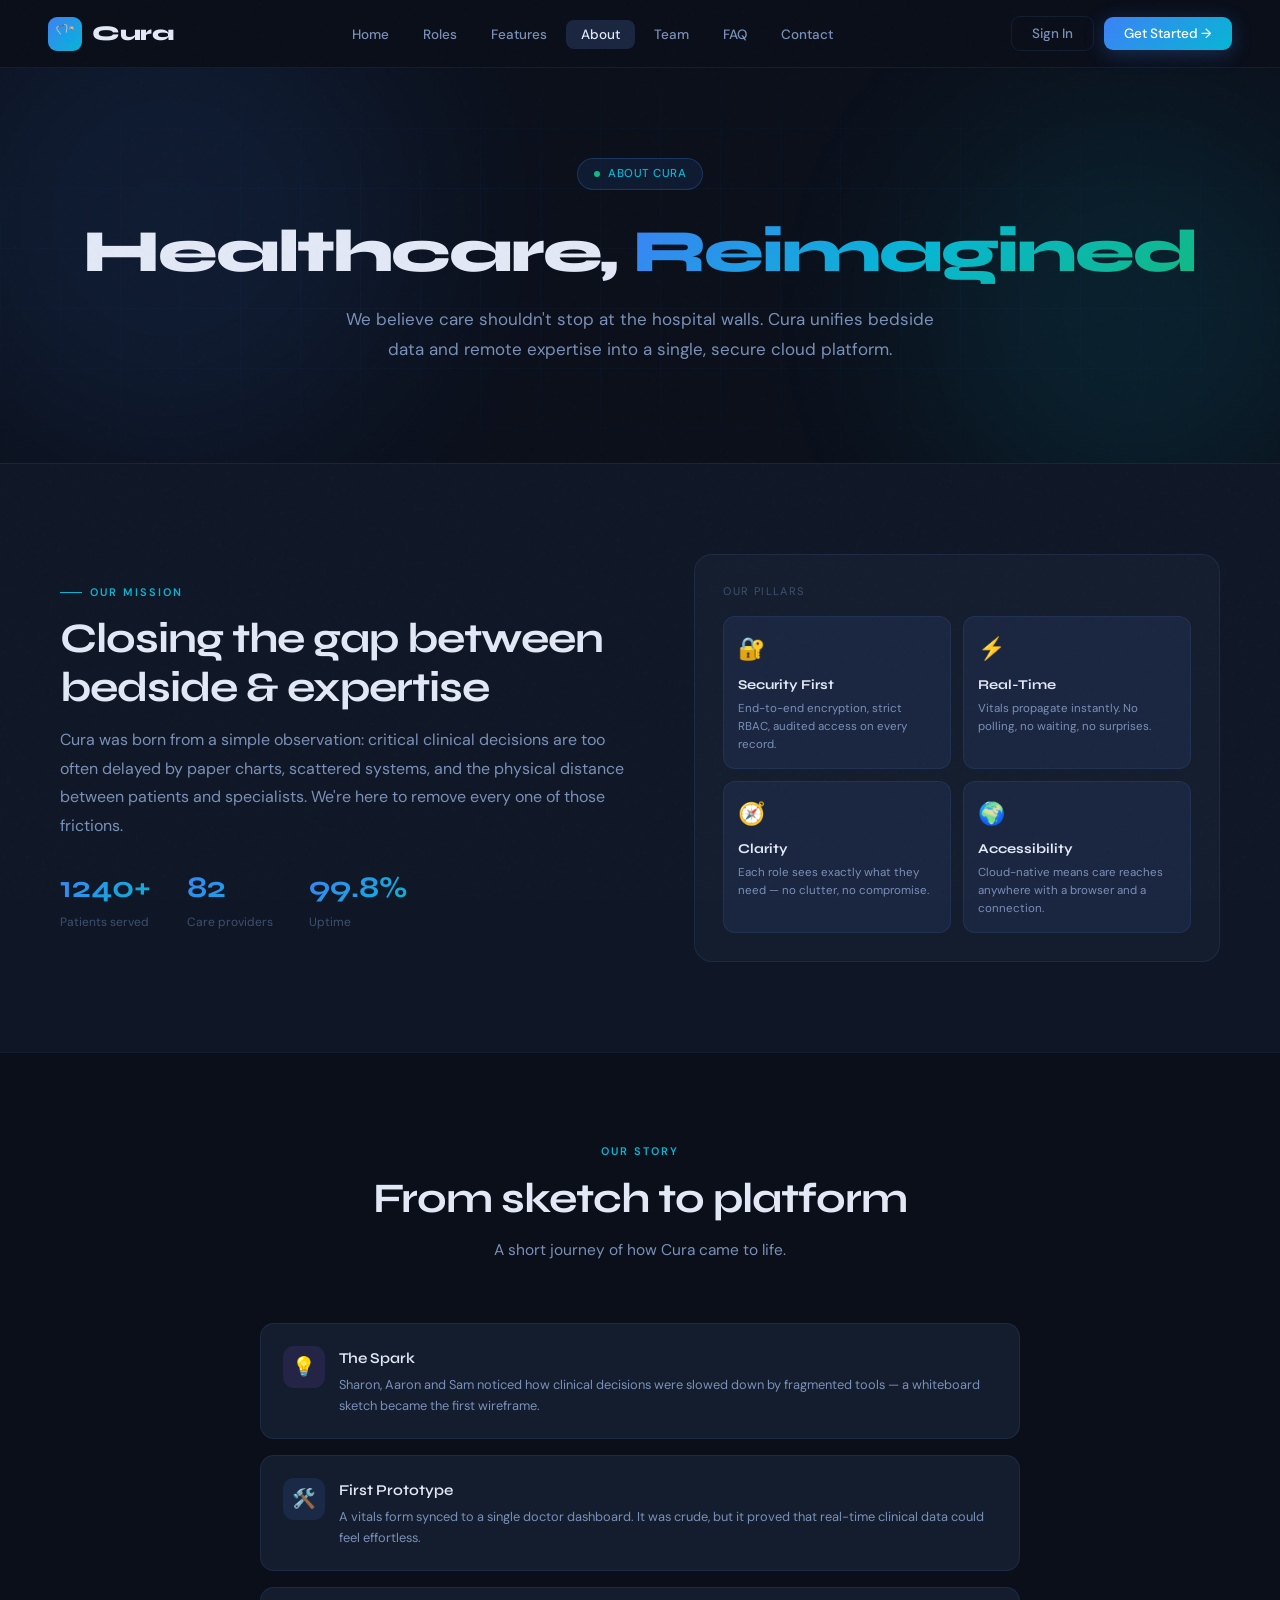
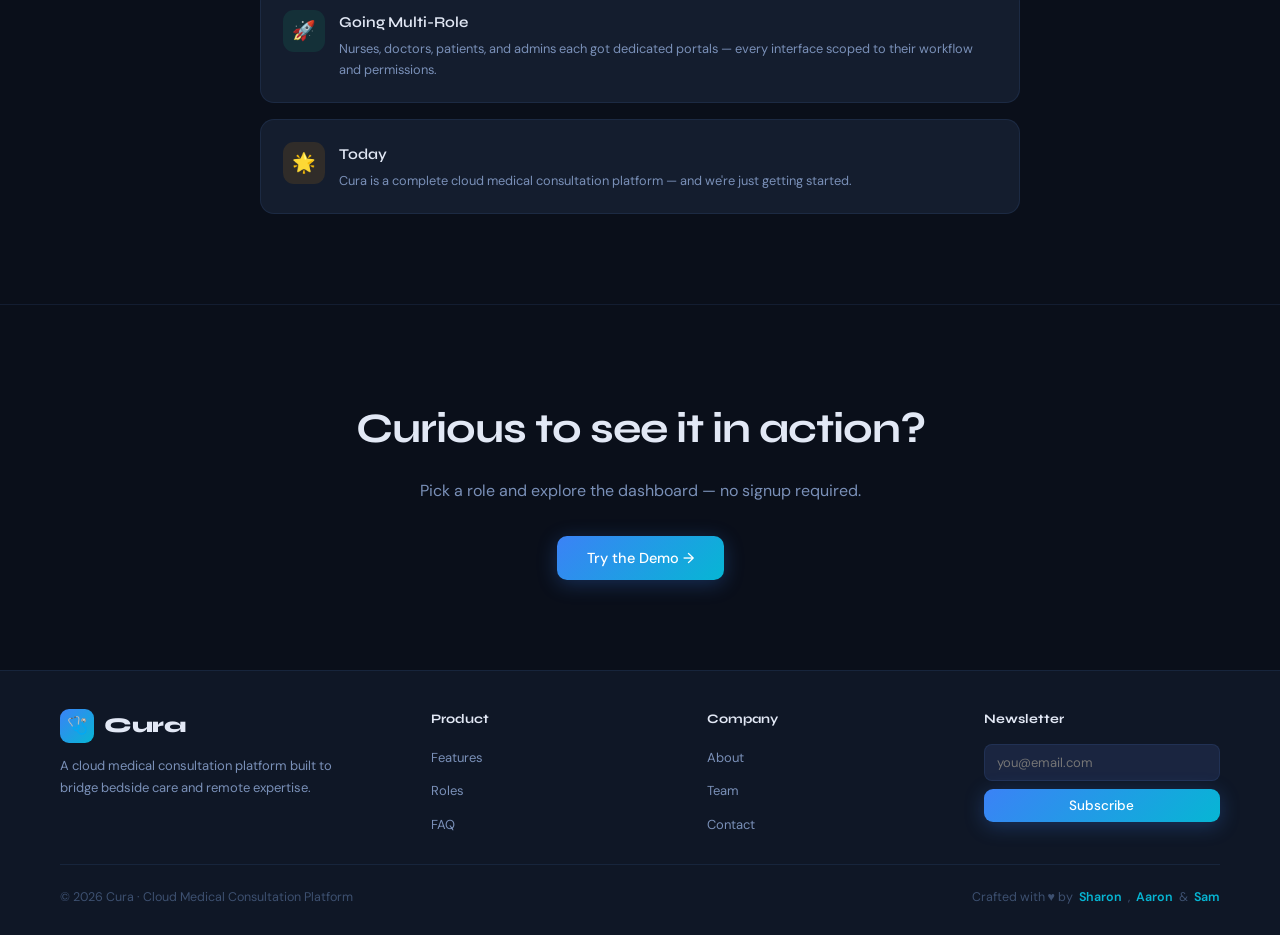
==== public/cura/about.html @ adf1e180 "Changes" ====
<!DOCTYPE html>
<html lang="en">
<head>
<meta charset="UTF-8"/>
<meta name="viewport" content="width=device-width, initial-scale=1.0"/>
<title>About — Cura</title>
<meta name="description" content="Cura's mission, story, and the principles guiding our cloud medical consultation platform."/>
<link href="https://fonts.googleapis.com/css2?family=Syne:wght@400;500;600;700;800&family=DM+Sans:ital,wght@0,300;0,400;0,500;0,600;1,300&family=JetBrains+Mono:wght@400;500&display=swap" rel="stylesheet"/>
<link rel="stylesheet" href="css/styles.css"/>
</head>
<body>

<nav>
  <a class="nav-logo" href="index.html"><div class="logo-mark">🩺</div>Cura</a>
  <ul class="nav-links">
    <li><a href="index.html">Home</a></li>
    <li><a href="index.html#roles-section">Roles</a></li>
    <li><a href="index.html#features-section">Features</a></li>
    <li><a href="about.html">About</a></li>
    <li><a href="team.html">Team</a></li>
    <li><a href="faq.html">FAQ</a></li>
    <li><a href="contact.html">Contact</a></li>
  </ul>
  <div class="nav-cta">
    <button class="btn btn-ghost" onclick="openLogin()">Sign In</button>
    <button class="btn btn-primary" onclick="openLogin()">Get Started →</button>
  </div>
</nav>

<!-- HERO STRIP -->
<section class="hero" style="min-height:auto;padding:90px 40px 60px">
  <div class="hero-grid"></div>
  <div class="hero-orbs"><div class="orb orb1"></div><div class="orb orb2"></div></div>
  <div class="hero-badge"><div class="badge-dot"></div>About Cura</div>
  <h1 style="font-size:clamp(34px,5vw,60px)">Healthcare, <span class="grad">Reimagined</span></h1>
  <p>We believe care shouldn't stop at the hospital walls. Cura unifies bedside data and remote expertise into a single, secure cloud platform.</p>
</section>

<!-- MISSION + PILLARS -->
<section class="section alt">
  <div class="section-inner">
    <div class="about-grid">
      <div>
        <div class="section-tag">Our Mission</div>
        <h2 class="section-title">Closing the gap between bedside &amp; expertise</h2>
        <p class="about-mission">Cura was born from a simple observation: critical clinical decisions are too often delayed by paper charts, scattered systems, and the physical distance between patients and specialists. We're here to remove every one of those frictions.</p>
        <div class="hero-stats" style="justify-content:flex-start;gap:36px;animation:none">
          <div class="stat"><div class="stat-number"><span data-count="1240">1240</span>+</div><div class="stat-label">Patients served</div></div>
          <div class="stat"><div class="stat-number"><span data-count="82">82</span></div><div class="stat-label">Care providers</div></div>
          <div class="stat"><div class="stat-number"><span data-count="99.8" data-suffix="%">99.8%</span></div><div class="stat-label">Uptime</div></div>
        </div>
      </div>
      <div class="about-card">
        <div style="font-size:11px;color:var(--text3);text-transform:uppercase;letter-spacing:1.4px;margin-bottom:16px">Our Pillars</div>
        <div class="about-pillars">
          <div class="pillar"><div class="pillar-icon">🔐</div><div class="pillar-title">Security First</div><div class="pillar-desc">End-to-end encryption, strict RBAC, audited access on every record.</div></div>
          <div class="pillar"><div class="pillar-icon">⚡</div><div class="pillar-title">Real-Time</div><div class="pillar-desc">Vitals propagate instantly. No polling, no waiting, no surprises.</div></div>
          <div class="pillar"><div class="pillar-icon">🧭</div><div class="pillar-title">Clarity</div><div class="pillar-desc">Each role sees exactly what they need — no clutter, no compromise.</div></div>
          <div class="pillar"><div class="pillar-icon">🌍</div><div class="pillar-title">Accessibility</div><div class="pillar-desc">Cloud-native means care reaches anywhere with a browser and a connection.</div></div>
        </div>
      </div>
    </div>
  </div>
</section>

<!-- TIMELINE / STORY -->
<section class="section">
  <div class="section-inner">
    <div class="section-header">
      <div class="section-tag centered">Our Story</div>
      <h2 class="section-title">From sketch to platform</h2>
      <p class="section-sub">A short journey of how Cura came to life.</p>
    </div>
    <div style="max-width:760px;margin:0 auto;display:flex;flex-direction:column;gap:16px">
      <div class="feature-item"><div class="fi-icon" style="background:rgba(139,92,246,.12)">💡</div><div><div class="fi-title">The Spark</div><div class="fi-desc">Sharon, Aaron and Sam noticed how clinical decisions were slowed down by fragmented tools — a whiteboard sketch became the first wireframe.</div></div></div>
      <div class="feature-item"><div class="fi-icon" style="background:rgba(59,130,246,.12)">🛠️</div><div><div class="fi-title">First Prototype</div><div class="fi-desc">A vitals form synced to a single doctor dashboard. It was crude, but it proved that real-time clinical data could feel effortless.</div></div></div>
      <div class="feature-item"><div class="fi-icon" style="background:rgba(16,185,129,.12)">🚀</div><div><div class="fi-title">Going Multi-Role</div><div class="fi-desc">Nurses, doctors, patients, and admins each got dedicated portals — every interface scoped to their workflow and permissions.</div></div></div>
      <div class="feature-item"><div class="fi-icon" style="background:rgba(245,158,11,.12)">🌟</div><div><div class="fi-title">Today</div><div class="fi-desc">Cura is a complete cloud medical consultation platform — and we're just getting started.</div></div></div>
    </div>
  </div>
</section>

<!-- CTA -->
<section class="cta-section">
  <div class="cta-inner">
    <h2>Curious to see it in action?</h2>
    <p>Pick a role and explore the dashboard — no signup required.</p>
    <button class="btn btn-primary btn-lg" onclick="openLogin()">Try the Demo →</button>
  </div>
</section>

<footer>
  <div class="footer-grid">
    <div class="footer-brand">
      <a class="nav-logo" href="index.html"><div class="logo-mark">🩺</div>Cura</a>
      <p>A cloud medical consultation platform built to bridge bedside care and remote expertise.</p>
    </div>
    <div class="footer-col"><h4>Product</h4><ul>
      <li><a href="index.html#features-section">Features</a></li>
      <li><a href="index.html#roles-section">Roles</a></li>
      <li><a href="faq.html">FAQ</a></li>
    </ul></div>
    <div class="footer-col"><h4>Company</h4><ul>
      <li><a href="about.html">About</a></li>
      <li><a href="team.html">Team</a></li>
      <li><a href="contact.html">Contact</a></li>
    </ul></div>
    <div class="footer-col"><h4>Newsletter</h4>
      <form onsubmit="return submitNewsletter(event)">
        <input type="email" placeholder="you@email.com" required style="width:100%;background:var(--surface3);border:1px solid var(--border);border-radius:8px;padding:9px 12px;color:var(--text);font-family:'DM Sans',sans-serif;font-size:13px;outline:none;margin-bottom:8px"/>
        <button type="submit" class="btn btn-primary" style="width:100%;justify-content:center">Subscribe</button>
      </form>
    </div>
  </div>
  <div class="footer-bottom">
    <div>© 2026 Cura · Cloud Medical Consultation Platform</div>
    <div class="footer-credits">Crafted with ♥ by <b>Sharon</b>, <b>Aaron</b> &amp; <b>Sam</b></div>
  </div>
</footer>

<div class="login-modal-overlay" id="loginModal">
  <div class="login-modal">
    <button class="modal-close" onclick="closeLogin()">✕</button>
    <div class="modal-logo"><div class="modal-logo-mark">🩺</div><div class="modal-logo-text">Cura</div></div>
    <div class="modal-title">Sign in to continue</div>
    <div class="modal-sub">Select your role then enter your credentials</div>
    <div class="role-select-grid">
      <button class="role-select-btn" id="rs-admin" onclick="pickRole('admin')"><span class="rs-icon">🛡️</span>Administrator</button>
      <button class="role-select-btn" id="rs-doctor" onclick="pickRole('doctor')"><span class="rs-icon">🩻</span>Doctor</button>
      <button class="role-select-btn" id="rs-nurse" onclick="pickRole('nurse')"><span class="rs-icon">💉</span>Nurse</button>
      <button class="role-select-btn" id="rs-patient" onclick="pickRole('patient')"><span class="rs-icon">🧑‍⚕️</span>Patient</button>
    </div>
    <div class="form-group"><label>Email Address</label><input type="email" id="loginEmail" placeholder="you@cura.health" onkeydown="if(event.key==='Enter')doLogin()"/></div>
    <div class="form-group"><label>Password</label><input type="password" id="loginPass" placeholder="••••••••" onkeydown="if(event.key==='Enter')doLogin()"/></div>
    <div class="login-error" id="loginErr">⚠ Please select a role and enter credentials.</div>
    <button class="login-submit" onclick="doLogin()">Sign In →</button>
    <div class="demo-hint">Demo: select any role · use any email &amp; password</div>
  </div>
</div>

<script src="js/main.js"></script>
</body>
</html>
---- public/cura/css/styles.css ----
/* ════════════════════════════════════════════════
   CURA — Shared Design System (Landing + Auth + Public Pages)
   Authors: Sharon · Aaron · Sam
══════════════════════════════════════════════════ */

:root {
  --bg: #0a0f1a;
  --surface: #0f1726;
  --surface2: #141d2e;
  --surface3: #1a2540;
  --surface4: #202d47;
  --border: rgba(99,160,255,0.1);
  --border-glow: rgba(99,160,255,0.28);
  --accent: #3b82f6;
  --accent2: #06b6d4;
  --accent3: #10b981;
  --accent4: #f59e0b;
  --accent5: #ef4444;
  --accent6: #8b5cf6;
  --text: #e2e8f5;
  --text2: #7a90b8;
  --text3: #3d5070;
  --glow-blue: 0 0 40px rgba(59,130,246,0.18);
  --glow-cyan: 0 0 40px rgba(6,182,212,0.15);
}

*, *::before, *::after { box-sizing: border-box; margin: 0; padding: 0; }
html { scroll-behavior: smooth; }
body {
  font-family: 'DM Sans', sans-serif;
  background: var(--bg);
  color: var(--text);
  overflow-x: hidden;
  line-height: 1.6;
  min-height: 100vh;
}
body::before {
  content: '';
  position: fixed; inset: 0;
  background-image: url("data:image/svg+xml,%3Csvg viewBox='0 0 256 256' xmlns='http://www.w3.org/2000/svg'%3E%3Cfilter id='n'%3E%3CfeTurbulence type='fractalNoise' baseFrequency='0.9' numOctaves='4' stitchTiles='stitch'/%3E%3C/filter%3E%3Crect width='100%25' height='100%25' filter='url(%23n)' opacity='0.04'/%3E%3C/svg%3E");
  pointer-events: none; z-index: 9999; opacity: .5;
}

/* ── NAV ── */
nav {
  position: sticky; top: 0; z-index: 100;
  padding: 0 48px; height: 68px;
  display: flex; align-items: center; justify-content: space-between;
  background: rgba(10,15,26,0.88);
  backdrop-filter: blur(22px);
  border-bottom: 1px solid var(--border);
}
.nav-logo {
  font-family: 'Syne', sans-serif; font-weight: 800; font-size: 21px;
  letter-spacing: -.5px; display: flex; align-items: center; gap: 10px;
  text-decoration: none; color: var(--text);
}
.logo-mark {
  width: 34px; height: 34px;
  background: linear-gradient(135deg, var(--accent), var(--accent2));
  border-radius: 9px; display: flex; align-items: center; justify-content: center;
  font-size: 17px; flex-shrink: 0;
}
.nav-links { display: flex; gap: 4px; list-style: none; }
.nav-links a {
  color: var(--text2); text-decoration: none; font-size: 13.5px; font-weight: 500;
  padding: 6px 15px; border-radius: 8px; transition: all .2s;
}
.nav-links a:hover, .nav-links a.active {
  color: var(--text); background: var(--surface3);
}
.nav-cta { display: flex; gap: 10px; align-items: center; }

/* ── BUTTONS ── */
.btn {
  font-family: 'DM Sans', sans-serif; font-size: 13.5px; font-weight: 500;
  padding: 8px 20px; border-radius: 9px; border: none; cursor: pointer;
  transition: all .2s; text-decoration: none;
  display: inline-flex; align-items: center; gap: 6px;
}
.btn-ghost { background: transparent; color: var(--text2); border: 1px solid var(--border); }
.btn-ghost:hover { border-color: var(--border-glow); color: var(--text); }
.btn-primary {
  background: linear-gradient(135deg, var(--accent), var(--accent2));
  color: #fff; box-shadow: 0 4px 20px rgba(59,130,246,.28);
}
.btn-primary:hover { transform: translateY(-1px); box-shadow: 0 6px 28px rgba(59,130,246,.42); }
.btn-lg { padding: 13px 30px; font-size: 14.5px; border-radius: 10px; }

/* ── HERO ── */
.hero {
  min-height: calc(100vh - 68px);
  display: flex; flex-direction: column; align-items: center; justify-content: center;
  text-align: center; padding: 80px 40px 60px; position: relative; overflow: hidden;
}
.hero-grid {
  position: absolute; inset: 0;
  background-image:
    linear-gradient(rgba(59,130,246,.04) 1px, transparent 1px),
    linear-gradient(90deg, rgba(59,130,246,.04) 1px, transparent 1px);
  background-size: 60px 60px;
  mask-image: radial-gradient(ellipse 80% 60% at 50% 50%, black 30%, transparent 100%);
}
.hero-orbs { position: absolute; inset: 0; pointer-events: none; }
.orb { position: absolute; border-radius: 50%; filter: blur(90px); opacity: .1; }
.orb1 { width: 500px; height: 500px; background: var(--accent); top: -100px; left: -80px; animation: drift1 13s ease-in-out infinite; }
.orb2 { width: 420px; height: 420px; background: var(--accent2); bottom: -60px; right: -60px; animation: drift2 11s ease-in-out infinite; }
.orb3 { width: 300px; height: 300px; background: var(--accent6); top: 45%; left: 65%; animation: drift3 15s ease-in-out infinite; }
@keyframes drift1 { 0%,100% { transform: translate(0,0); } 50% { transform: translate(30px,25px); } }
@keyframes drift2 { 0%,100% { transform: translate(0,0); } 50% { transform: translate(-25px,30px); } }
@keyframes drift3 { 0%,100% { transform: translate(0,0); } 50% { transform: translate(18px,-22px); } }

.hero-badge {
  display: inline-flex; align-items: center; gap: 8px;
  background: rgba(59,130,246,.1); border: 1px solid rgba(59,130,246,.25);
  border-radius: 100px; padding: 6px 16px; font-size: 11.5px; font-weight: 500;
  color: var(--accent2); letter-spacing: .5px; text-transform: uppercase;
  margin-bottom: 30px; animation: fadeUp .8s ease both;
}
.badge-dot { width: 6px; height: 6px; border-radius: 50%; background: var(--accent3); animation: pulse 2s ease infinite; }
@keyframes pulse { 0%,100% { opacity: 1; transform: scale(1); } 50% { opacity: .4; transform: scale(1.5); } }

.hero h1 {
  font-family: 'Syne', sans-serif;
  font-size: clamp(40px, 6.5vw, 80px); font-weight: 800;
  line-height: 1.05; letter-spacing: -2px; margin-bottom: 22px;
  animation: fadeUp .8s .1s ease both;
}
.grad {
  background: linear-gradient(135deg, var(--accent), var(--accent2), var(--accent3));
  -webkit-background-clip: text; -webkit-text-fill-color: transparent; background-clip: text;
}
.hero p { max-width: 620px; font-size: 17px; color: var(--text2); line-height: 1.75; margin-bottom: 38px; animation: fadeUp .8s .2s ease both; }
.hero-actions { display: flex; gap: 12px; flex-wrap: wrap; justify-content: center; animation: fadeUp .8s .3s ease both; margin-bottom: 64px; }
.hero-stats { display: flex; gap: 48px; flex-wrap: wrap; justify-content: center; animation: fadeUp .8s .4s ease both; }
.stat .stat-number {
  font-family: 'Syne', sans-serif; font-size: 30px; font-weight: 700;
  background: linear-gradient(135deg, var(--accent), var(--accent2));
  -webkit-background-clip: text; -webkit-text-fill-color: transparent; background-clip: text;
}
.stat .stat-label { font-size: 12px; color: var(--text3); margin-top: 2px; }
@keyframes fadeUp { from { opacity: 0; transform: translateY(22px); } to { opacity: 1; transform: translateY(0); } }

/* ── SECTION GENERIC ── */
.section { padding: 90px 48px; border-top: 1px solid var(--border); }
.section.alt { background: var(--surface); }
.section-inner { max-width: 1160px; margin: 0 auto; }
.section-tag { font-size: 11px; font-weight: 600; letter-spacing: 2px; text-transform: uppercase; color: var(--accent2); margin-bottom: 14px; display: flex; align-items: center; gap: 8px; }
.section-tag::before { content: ''; width: 22px; height: 1px; background: var(--accent2); }
.section-tag.centered { justify-content: center; }
.section-tag.centered::before { display: none; }
.section-title { font-family: 'Syne', sans-serif; font-size: clamp(26px, 3.5vw, 42px); font-weight: 700; line-height: 1.15; letter-spacing: -1px; margin-bottom: 14px; }
.section-sub { color: var(--text2); font-size: 15.5px; max-width: 540px; line-height: 1.7; }
.section-header { text-align: center; margin-bottom: 60px; }
.section-header .section-sub { margin: 0 auto; }

/* ── ROLES ── */
.roles-grid { display: grid; grid-template-columns: repeat(auto-fit, minmax(252px, 1fr)); gap: 18px; }
.role-card { background: var(--surface2); border: 1px solid var(--border); border-radius: 18px; padding: 30px 26px; transition: all .3s; cursor: pointer; position: relative; overflow: hidden; }
.role-card::before { content: ''; position: absolute; top: 0; left: 0; right: 0; height: 2px; opacity: 0; transition: opacity .3s; }
.role-card:hover { transform: translateY(-4px); border-color: var(--border-glow); box-shadow: var(--glow-blue); }
.role-card:hover::before { opacity: 1; }
.role-admin::before { background: linear-gradient(90deg, var(--accent6), var(--accent)); }
.role-nurse::before { background: linear-gradient(90deg, var(--accent3), var(--accent2)); }
.role-doctor::before { background: linear-gradient(90deg, var(--accent), var(--accent2)); }
.role-patient::before { background: linear-gradient(90deg, var(--accent4), var(--accent5)); }
.role-icon { width: 50px; height: 50px; border-radius: 13px; display: flex; align-items: center; justify-content: center; font-size: 22px; margin-bottom: 18px; }
.role-admin .role-icon { background: rgba(139,92,246,.15); }
.role-nurse .role-icon { background: rgba(16,185,129,.15); }
.role-doctor .role-icon { background: rgba(59,130,246,.15); }
.role-patient .role-icon { background: rgba(245,158,11,.15); }
.role-title { font-family: 'Syne', sans-serif; font-size: 17px; font-weight: 700; margin-bottom: 9px; }
.role-desc { font-size: 13px; color: var(--text2); line-height: 1.6; margin-bottom: 18px; }
.role-perms { list-style: none; display: flex; flex-direction: column; gap: 7px; }
.role-perms li { font-size: 12.5px; color: var(--text2); display: flex; align-items: center; gap: 8px; }
.role-perms li::before { content: ''; width: 5px; height: 5px; border-radius: 50%; flex-shrink: 0; }
.role-admin .role-perms li::before { background: var(--accent6); }
.role-nurse .role-perms li::before { background: var(--accent3); }
.role-doctor .role-perms li::before { background: var(--accent); }
.role-patient .role-perms li::before { background: var(--accent4); }

/* ── FEATURES (full-width grid, no architecture) ── */
.features-grid { display: grid; grid-template-columns: repeat(auto-fit, minmax(260px, 1fr)); gap: 16px; }
.feature-item {
  display: flex; gap: 14px; align-items: flex-start; padding: 22px;
  background: var(--surface2); border: 1px solid var(--border); border-radius: 14px;
  transition: all .25s;
}
.feature-item:hover { border-color: var(--border-glow); transform: translateY(-3px); box-shadow: var(--glow-cyan); }
.fi-icon { width: 42px; height: 42px; border-radius: 11px; display: flex; align-items: center; justify-content: center; font-size: 19px; flex-shrink: 0; }
.fi-title { font-family: 'Syne', sans-serif; font-size: 15px; font-weight: 600; margin-bottom: 5px; }
.fi-desc { font-size: 12.8px; color: var(--text2); line-height: 1.6; }

/* ── ABOUT / TEAM ── */
.about-grid { display: grid; grid-template-columns: 1.1fr 1fr; gap: 56px; align-items: center; }
.about-card { background: var(--surface2); border: 1px solid var(--border); border-radius: 18px; padding: 28px; }
.about-mission { font-size: 16px; color: var(--text2); line-height: 1.8; margin-bottom: 22px; }
.about-pillars { display: grid; grid-template-columns: 1fr 1fr; gap: 12px; }
.pillar { background: var(--surface3); border: 1px solid var(--border); border-radius: 12px; padding: 14px; }
.pillar-icon { font-size: 22px; margin-bottom: 8px; }
.pillar-title { font-family: 'Syne', sans-serif; font-size: 13.5px; font-weight: 700; margin-bottom: 4px; }
.pillar-desc { font-size: 11.5px; color: var(--text2); line-height: 1.55; }

.team-grid { display: grid; grid-template-columns: repeat(auto-fit, minmax(240px, 1fr)); gap: 20px; }
.team-card {
  background: var(--surface2); border: 1px solid var(--border); border-radius: 18px;
  padding: 28px 24px; text-align: center; transition: all .3s; position: relative; overflow: hidden;
}
.team-card::before {
  content: ''; position: absolute; top: 0; left: 0; right: 0; height: 3px;
  background: linear-gradient(90deg, var(--accent), var(--accent2), var(--accent3));
  opacity: 0; transition: opacity .3s;
}
.team-card:hover { transform: translateY(-6px); border-color: var(--border-glow); box-shadow: var(--glow-blue); }
.team-card:hover::before { opacity: 1; }
.team-avatar {
  width: 80px; height: 80px; border-radius: 50%; margin: 0 auto 16px;
  display: flex; align-items: center; justify-content: center;
  font-family: 'Syne', sans-serif; font-size: 30px; font-weight: 800; color: #fff;
  position: relative;
}
.team-avatar.t1 { background: linear-gradient(135deg, var(--accent), var(--accent2)); }
.team-avatar.t2 { background: linear-gradient(135deg, var(--accent3), var(--accent2)); }
.team-avatar.t3 { background: linear-gradient(135deg, var(--accent6), var(--accent5)); }
.team-name { font-family: 'Syne', sans-serif; font-size: 18px; font-weight: 700; margin-bottom: 4px; }
.team-role { font-size: 12px; color: var(--accent2); text-transform: uppercase; letter-spacing: 1px; font-weight: 600; margin-bottom: 12px; }
.team-bio { font-size: 12.5px; color: var(--text2); line-height: 1.65; }
.team-tags { display: flex; gap: 6px; justify-content: center; flex-wrap: wrap; margin-top: 14px; }
.team-tag { font-size: 10.5px; padding: 3px 9px; border-radius: 100px; background: var(--surface3); color: var(--text2); border: 1px solid var(--border); }

/* ── TESTIMONIALS ── */
.testi-grid { display: grid; grid-template-columns: repeat(auto-fit, minmax(280px, 1fr)); gap: 18px; }
.testi-card { background: var(--surface2); border: 1px solid var(--border); border-radius: 16px; padding: 26px; transition: all .25s; }
.testi-card:hover { border-color: var(--border-glow); }
.testi-stars { color: var(--accent4); font-size: 14px; margin-bottom: 12px; letter-spacing: 2px; }
.testi-quote { font-size: 14px; color: var(--text); line-height: 1.7; margin-bottom: 18px; font-style: italic; }
.testi-author { display: flex; align-items: center; gap: 12px; }
.testi-av { width: 40px; height: 40px; border-radius: 50%; background: linear-gradient(135deg, var(--accent), var(--accent2)); display: flex; align-items: center; justify-content: center; color: #fff; font-weight: 700; font-family: 'Syne', sans-serif; }
.testi-name { font-weight: 600; font-size: 13.5px; }
.testi-job { font-size: 11.5px; color: var(--text3); }

/* ── FAQ (accordion) ── */
.faq-list { max-width: 760px; margin: 0 auto; display: flex; flex-direction: column; gap: 10px; }
.faq-item {
  background: var(--surface2); border: 1px solid var(--border); border-radius: 12px;
  overflow: hidden; transition: border-color .2s;
}
.faq-item:hover { border-color: var(--border-glow); }
.faq-q {
  padding: 18px 22px; cursor: pointer; display: flex; align-items: center; justify-content: space-between;
  font-family: 'Syne', sans-serif; font-size: 14.5px; font-weight: 600; user-select: none;
}
.faq-toggle { font-size: 18px; color: var(--accent2); transition: transform .3s; }
.faq-item.open .faq-toggle { transform: rotate(45deg); }
.faq-a {
  max-height: 0; overflow: hidden; transition: max-height .35s ease, padding .35s ease;
  padding: 0 22px; color: var(--text2); font-size: 13.5px; line-height: 1.7;
}
.faq-item.open .faq-a { max-height: 240px; padding: 0 22px 18px; }

/* ── CONTACT ── */
.contact-grid { display: grid; grid-template-columns: 1fr 1fr; gap: 32px; }
.contact-form { background: var(--surface2); border: 1px solid var(--border); border-radius: 16px; padding: 28px; }
.contact-info { display: flex; flex-direction: column; gap: 14px; }
.info-item { display: flex; gap: 14px; align-items: flex-start; padding: 18px; background: var(--surface2); border: 1px solid var(--border); border-radius: 14px; }
.info-icon { width: 42px; height: 42px; border-radius: 10px; background: rgba(59,130,246,.12); display: flex; align-items: center; justify-content: center; font-size: 18px; flex-shrink: 0; }
.info-label { font-size: 11px; color: var(--text3); text-transform: uppercase; letter-spacing: 1px; margin-bottom: 4px; }
.info-value { font-size: 14px; color: var(--text); }
.cf-row { display: grid; grid-template-columns: 1fr 1fr; gap: 14px; margin-bottom: 14px; }
.cf-row.cols-1 { grid-template-columns: 1fr; }
.cf-field label { display: block; font-size: 11px; color: var(--text2); margin-bottom: 7px; letter-spacing: .4px; text-transform: uppercase; font-weight: 600; }
.cf-field input, .cf-field textarea, .cf-field select {
  width: 100%; background: var(--surface3); border: 1.5px solid var(--border); border-radius: 9px;
  padding: 11px 14px; color: var(--text); font-family: 'DM Sans', sans-serif; font-size: 14px;
  outline: none; transition: all .2s;
}
.cf-field input:focus, .cf-field textarea:focus, .cf-field select:focus { border-color: var(--accent); background: var(--surface4); }
.cf-field textarea { resize: vertical; min-height: 110px; line-height: 1.6; }

/* ── LOGIN MODAL ── */
.login-modal-overlay { display: none; position: fixed; inset: 0; background: rgba(5,9,18,.75); backdrop-filter: blur(12px); z-index: 500; align-items: center; justify-content: center; }
.login-modal-overlay.open { display: flex; animation: fadeIn .25s ease; }
@keyframes fadeIn { from { opacity: 0; } to { opacity: 1; } }
.login-modal { background: var(--surface); border: 1px solid var(--border-glow); border-radius: 22px; padding: 44px 40px; width: 440px; max-width: 95vw; box-shadow: 0 32px 80px rgba(0,0,0,.6); position: relative; animation: slideUp .3s cubic-bezier(.34,1.56,.64,1); max-height: 92vh; overflow-y: auto; }
@keyframes slideUp { from { opacity: 0; transform: translateY(32px) scale(.97); } to { opacity: 1; transform: translateY(0) scale(1); } }
.modal-close { position: absolute; top: 18px; right: 18px; background: var(--surface3); border: none; color: var(--text2); width: 30px; height: 30px; border-radius: 8px; cursor: pointer; font-size: 14px; transition: all .2s; }
.modal-close:hover { color: var(--text); background: var(--surface4); }
.modal-logo { display: flex; align-items: center; gap: 10px; margin-bottom: 28px; }
.modal-logo-mark { width: 40px; height: 40px; background: linear-gradient(135deg, var(--accent), var(--accent2)); border-radius: 11px; display: flex; align-items: center; justify-content: center; font-size: 20px; }
.modal-logo-text { font-family: 'Syne', sans-serif; font-weight: 800; font-size: 22px; }
.modal-title { font-family: 'Syne', sans-serif; font-size: 21px; font-weight: 700; margin-bottom: 5px; }
.modal-sub { font-size: 13px; color: var(--text2); margin-bottom: 26px; }
.role-select-grid { display: grid; grid-template-columns: 1fr 1fr; gap: 9px; margin-bottom: 24px; }
.role-select-btn { background: var(--surface2); border: 1.5px solid var(--border); border-radius: 11px; padding: 13px 10px; cursor: pointer; transition: all .2s; color: var(--text2); font-size: 12px; font-family: 'DM Sans', sans-serif; display: flex; flex-direction: column; align-items: center; gap: 6px; }
.role-select-btn:hover { background: var(--surface3); border-color: var(--border-glow); color: var(--text); }
.role-select-btn.selected { background: rgba(59,130,246,.12); border-color: var(--accent); color: var(--text); }
.role-select-btn .rs-icon { font-size: 20px; }
.form-group { margin-bottom: 16px; }
.form-group label { display: block; font-size: 11.5px; color: var(--text2); margin-bottom: 7px; letter-spacing: .4px; text-transform: uppercase; font-weight: 600; }
.form-group input { width: 100%; background: var(--surface2); border: 1.5px solid var(--border); border-radius: 10px; padding: 11px 15px; color: var(--text); font-family: 'DM Sans', sans-serif; font-size: 14px; transition: all .2s; outline: none; }
.form-group input:focus { border-color: var(--accent); background: var(--surface3); box-shadow: 0 0 0 3px rgba(59,130,246,.1); }
.form-group input::placeholder { color: var(--text3); }
.login-submit { width: 100%; background: linear-gradient(135deg, var(--accent), var(--accent2)); border: none; border-radius: 11px; padding: 13px; color: #fff; font-family: 'DM Sans', sans-serif; font-size: 14.5px; font-weight: 600; cursor: pointer; transition: all .2s; box-shadow: 0 4px 18px rgba(59,130,246,.3); letter-spacing: .2px; }
.login-submit:hover { transform: translateY(-1px); box-shadow: 0 6px 24px rgba(59,130,246,.42); }
.login-error { color: #fca5a5; font-size: 12px; margin-top: 8px; display: none; text-align: center; }
.demo-hint { margin-top: 14px; text-align: center; font-size: 11.5px; color: var(--text3); }

/* ── CTA ── */
.cta-section { background: var(--bg); border-top: 1px solid var(--border); padding: 90px 48px; text-align: center; }
.cta-inner { max-width: 600px; margin: 0 auto; }
.cta-section h2 { font-family: 'Syne', sans-serif; font-size: clamp(26px, 3.5vw, 42px); font-weight: 700; letter-spacing: -1px; margin-bottom: 14px; }
.cta-section p { color: var(--text2); font-size: 16px; margin-bottom: 32px; line-height: 1.7; }

/* ── FOOTER ── */
footer { background: var(--surface); border-top: 1px solid var(--border); padding: 38px 48px 28px; }
.footer-grid { max-width: 1160px; margin: 0 auto; display: grid; grid-template-columns: 1.4fr 1fr 1fr 1fr; gap: 40px; padding-bottom: 28px; border-bottom: 1px solid var(--border); }
.footer-brand .nav-logo { margin-bottom: 12px; }
.footer-brand p { font-size: 13px; color: var(--text2); line-height: 1.7; max-width: 280px; }
.footer-col h4 { font-family: 'Syne', sans-serif; font-size: 13px; font-weight: 700; margin-bottom: 14px; color: var(--text); }
.footer-col ul { list-style: none; display: flex; flex-direction: column; gap: 8px; }
.footer-col a { font-size: 13px; color: var(--text2); text-decoration: none; transition: color .2s; }
.footer-col a:hover { color: var(--accent2); }
.footer-bottom { max-width: 1160px; margin: 22px auto 0; display: flex; justify-content: space-between; flex-wrap: wrap; gap: 12px; font-size: 12.5px; color: var(--text3); }
.footer-credits { display: flex; align-items: center; gap: 6px; }
.footer-credits b { color: var(--accent2); font-weight: 600; }

/* ── TOAST ── */
.toast { position: fixed; bottom: 26px; right: 26px; background: var(--surface); border: 1px solid var(--border-glow); color: var(--text); padding: 13px 20px; border-radius: 12px; font-size: 13px; box-shadow: 0 12px 40px rgba(0,0,0,.4); z-index: 9000; display: flex; align-items: center; gap: 10px; transform: translateY(100px) scale(.95); opacity: 0; transition: all .35s cubic-bezier(.34,1.56,.64,1); }
.toast.show { transform: translateY(0) scale(1); opacity: 1; }
.toast-icon { font-size: 17px; }

/* ── SCROLLBAR ── */
::-webkit-scrollbar { width: 5px; height: 5px; }
::-webkit-scrollbar-track { background: var(--surface); }
::-webkit-scrollbar-thumb { background: var(--surface4); border-radius: 3px; }

/* ── RESPONSIVE ── */
@media (max-width: 900px) {
  nav { padding: 0 20px; }
  .nav-links { display: none; }
  .section { padding: 60px 22px; }
  .about-grid, .contact-grid { grid-template-columns: 1fr; gap: 28px; }
  .footer-grid { grid-template-columns: 1fr 1fr; gap: 28px; }
}
@media (max-width: 640px) {
  .footer-grid { grid-template-columns: 1fr; }
  .role-select-grid { grid-template-columns: 1fr; }
  .cf-row { grid-template-columns: 1fr; }
}
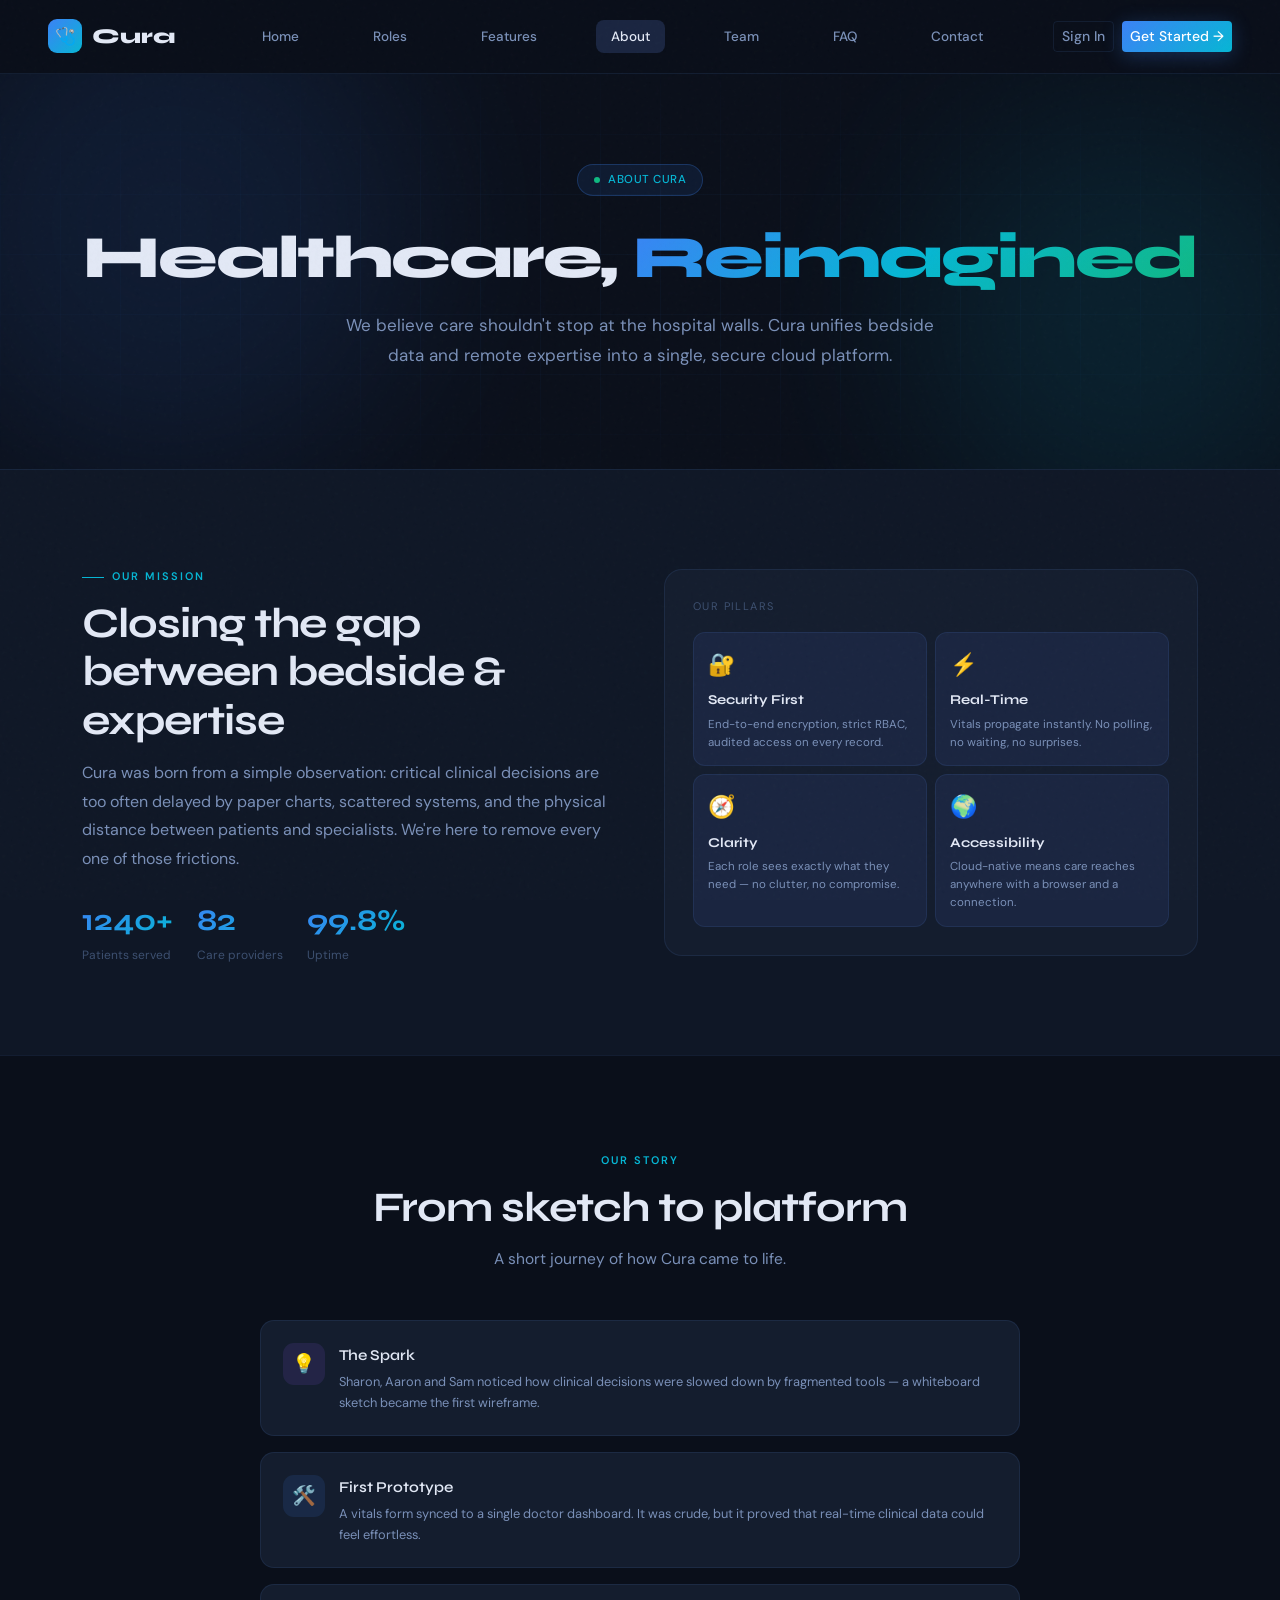
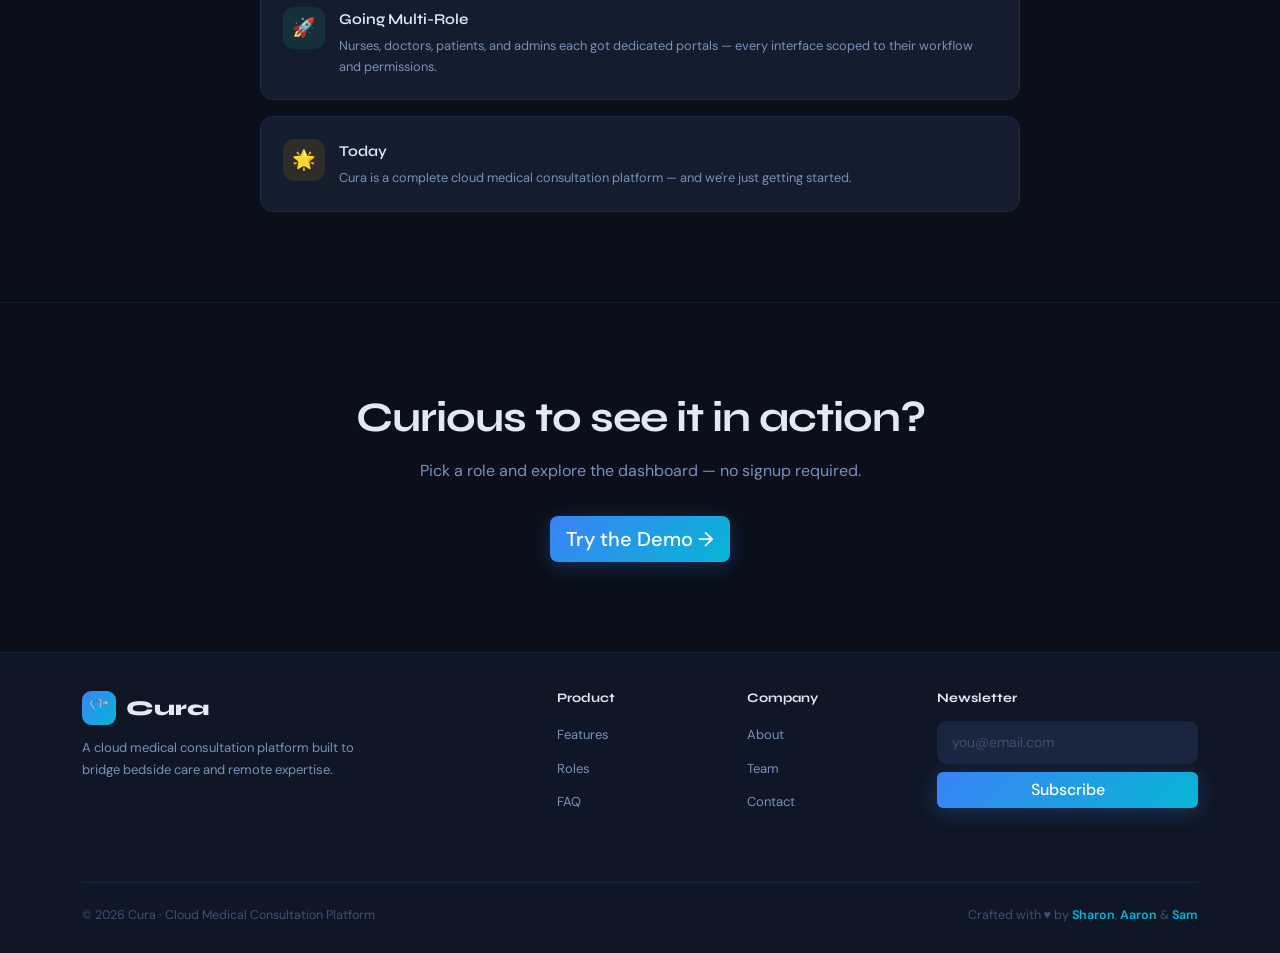
==== commit 22e77f84: "Changes Co-authored-by: Sharon-Sam14 <163888141+Sharon-Sam14@users.noreply.github.com>" ====
--- a/public/cura/about.html
+++ b/public/cura/about.html
@@ -6,28 +6,33 @@
 <title>About — Cura</title>
 <meta name="description" content="Cura's mission, story, and the principles guiding our cloud medical consultation platform."/>
 <link href="https://fonts.googleapis.com/css2?family=Syne:wght@400;500;600;700;800&family=DM+Sans:ital,wght@0,300;0,400;0,500;0,600;1,300&family=JetBrains+Mono:wght@400;500&display=swap" rel="stylesheet"/>
-<link rel="stylesheet" href="css/styles.css"/>
+<link href="https://cdn.jsdelivr.net/npm/bootstrap@5.3.3/dist/css/bootstrap.min.css" rel="stylesheet"/>
+<link rel="stylesheet" href="css/theme.css"/>
 </head>
 <body>
 
-<nav>
-  <a class="nav-logo" href="index.html"><div class="logo-mark">🩺</div>Cura</a>
-  <ul class="nav-links">
-    <li><a href="index.html">Home</a></li>
-    <li><a href="index.html#roles-section">Roles</a></li>
-    <li><a href="index.html#features-section">Features</a></li>
-    <li><a href="about.html">About</a></li>
-    <li><a href="team.html">Team</a></li>
-    <li><a href="faq.html">FAQ</a></li>
-    <li><a href="contact.html">Contact</a></li>
-  </ul>
-  <div class="nav-cta">
-    <button class="btn btn-ghost" onclick="openLogin()">Sign In</button>
-    <button class="btn btn-primary" onclick="openLogin()">Get Started →</button>
+<nav class="navbar navbar-expand-lg cura-nav">
+  <div class="container-fluid px-lg-4">
+    <a class="navbar-brand" href="index.html"><span class="logo-mark">🩺</span> Cura</a>
+    <button class="navbar-toggler" type="button" data-bs-toggle="collapse" data-bs-target="#mainNav"><span class="navbar-toggler-icon"></span></button>
+    <div class="collapse navbar-collapse" id="mainNav">
+      <ul class="navbar-nav mx-auto">
+        <li class="nav-item"><a class="nav-link" href="index.html">Home</a></li>
+        <li class="nav-item"><a class="nav-link" href="index.html#roles-section">Roles</a></li>
+        <li class="nav-item"><a class="nav-link" href="index.html#features-section">Features</a></li>
+        <li class="nav-item"><a class="nav-link" href="about.html">About</a></li>
+        <li class="nav-item"><a class="nav-link" href="team.html">Team</a></li>
+        <li class="nav-item"><a class="nav-link" href="faq.html">FAQ</a></li>
+        <li class="nav-item"><a class="nav-link" href="contact.html">Contact</a></li>
+      </ul>
+      <div class="d-flex gap-2">
+        <button class="btn btn-cura-ghost btn-sm" onclick="openLogin()">Sign In</button>
+        <button class="btn btn-cura-primary btn-sm" onclick="openLogin()">Get Started →</button>
+      </div>
+    </div>
   </div>
 </nav>
 
-<!-- HERO STRIP -->
 <section class="hero" style="min-height:auto;padding:90px 40px 60px">
   <div class="hero-grid"></div>
   <div class="hero-orbs"><div class="orb orb1"></div><div class="orb orb2"></div></div>
@@ -36,108 +41,102 @@
   <p>We believe care shouldn't stop at the hospital walls. Cura unifies bedside data and remote expertise into a single, secure cloud platform.</p>
 </section>
 
-<!-- MISSION + PILLARS -->
 <section class="section alt">
-  <div class="section-inner">
-    <div class="about-grid">
-      <div>
+  <div class="container">
+    <div class="row g-5 align-items-center">
+      <div class="col-lg-6">
         <div class="section-tag">Our Mission</div>
         <h2 class="section-title">Closing the gap between bedside &amp; expertise</h2>
         <p class="about-mission">Cura was born from a simple observation: critical clinical decisions are too often delayed by paper charts, scattered systems, and the physical distance between patients and specialists. We're here to remove every one of those frictions.</p>
-        <div class="hero-stats" style="justify-content:flex-start;gap:36px;animation:none">
+        <div class="d-flex flex-wrap gap-4 mt-3">
           <div class="stat"><div class="stat-number"><span data-count="1240">1240</span>+</div><div class="stat-label">Patients served</div></div>
           <div class="stat"><div class="stat-number"><span data-count="82">82</span></div><div class="stat-label">Care providers</div></div>
           <div class="stat"><div class="stat-number"><span data-count="99.8" data-suffix="%">99.8%</span></div><div class="stat-label">Uptime</div></div>
         </div>
       </div>
-      <div class="about-card">
-        <div style="font-size:11px;color:var(--text3);text-transform:uppercase;letter-spacing:1.4px;margin-bottom:16px">Our Pillars</div>
-        <div class="about-pillars">
-          <div class="pillar"><div class="pillar-icon">🔐</div><div class="pillar-title">Security First</div><div class="pillar-desc">End-to-end encryption, strict RBAC, audited access on every record.</div></div>
-          <div class="pillar"><div class="pillar-icon">⚡</div><div class="pillar-title">Real-Time</div><div class="pillar-desc">Vitals propagate instantly. No polling, no waiting, no surprises.</div></div>
-          <div class="pillar"><div class="pillar-icon">🧭</div><div class="pillar-title">Clarity</div><div class="pillar-desc">Each role sees exactly what they need — no clutter, no compromise.</div></div>
-          <div class="pillar"><div class="pillar-icon">🌍</div><div class="pillar-title">Accessibility</div><div class="pillar-desc">Cloud-native means care reaches anywhere with a browser and a connection.</div></div>
+      <div class="col-lg-6">
+        <div class="about-card">
+          <div style="font-size:11px;color:var(--text3);text-transform:uppercase;letter-spacing:1.4px;margin-bottom:16px">Our Pillars</div>
+          <div class="row g-2">
+            <div class="col-6"><div class="pillar"><div class="pillar-icon">🔐</div><div class="pillar-title">Security First</div><p class="pillar-desc">End-to-end encryption, strict RBAC, audited access on every record.</p></div></div>
+            <div class="col-6"><div class="pillar"><div class="pillar-icon">⚡</div><div class="pillar-title">Real-Time</div><p class="pillar-desc">Vitals propagate instantly. No polling, no waiting, no surprises.</p></div></div>
+            <div class="col-6"><div class="pillar"><div class="pillar-icon">🧭</div><div class="pillar-title">Clarity</div><p class="pillar-desc">Each role sees exactly what they need — no clutter, no compromise.</p></div></div>
+            <div class="col-6"><div class="pillar"><div class="pillar-icon">🌍</div><div class="pillar-title">Accessibility</div><p class="pillar-desc">Cloud-native means care reaches anywhere with a browser and a connection.</p></div></div>
+          </div>
         </div>
       </div>
     </div>
   </div>
 </section>
 
-<!-- TIMELINE / STORY -->
 <section class="section">
-  <div class="section-inner">
-    <div class="section-header">
+  <div class="container">
+    <div class="text-center mb-5">
       <div class="section-tag centered">Our Story</div>
       <h2 class="section-title">From sketch to platform</h2>
-      <p class="section-sub">A short journey of how Cura came to life.</p>
+      <p class="section-sub mx-auto" style="max-width:540px">A short journey of how Cura came to life.</p>
     </div>
-    <div style="max-width:760px;margin:0 auto;display:flex;flex-direction:column;gap:16px">
-      <div class="feature-item"><div class="fi-icon" style="background:rgba(139,92,246,.12)">💡</div><div><div class="fi-title">The Spark</div><div class="fi-desc">Sharon, Aaron and Sam noticed how clinical decisions were slowed down by fragmented tools — a whiteboard sketch became the first wireframe.</div></div></div>
-      <div class="feature-item"><div class="fi-icon" style="background:rgba(59,130,246,.12)">🛠️</div><div><div class="fi-title">First Prototype</div><div class="fi-desc">A vitals form synced to a single doctor dashboard. It was crude, but it proved that real-time clinical data could feel effortless.</div></div></div>
-      <div class="feature-item"><div class="fi-icon" style="background:rgba(16,185,129,.12)">🚀</div><div><div class="fi-title">Going Multi-Role</div><div class="fi-desc">Nurses, doctors, patients, and admins each got dedicated portals — every interface scoped to their workflow and permissions.</div></div></div>
-      <div class="feature-item"><div class="fi-icon" style="background:rgba(245,158,11,.12)">🌟</div><div><div class="fi-title">Today</div><div class="fi-desc">Cura is a complete cloud medical consultation platform — and we're just getting started.</div></div></div>
+    <div class="mx-auto" style="max-width:760px">
+      <div class="row g-3">
+        <div class="col-12"><div class="feature-item"><div class="fi-icon" style="background:rgba(139,92,246,.12)">💡</div><div><div class="fi-title">The Spark</div><div class="fi-desc">Sharon, Aaron and Sam noticed how clinical decisions were slowed down by fragmented tools — a whiteboard sketch became the first wireframe.</div></div></div></div>
+        <div class="col-12"><div class="feature-item"><div class="fi-icon" style="background:rgba(59,130,246,.12)">🛠️</div><div><div class="fi-title">First Prototype</div><div class="fi-desc">A vitals form synced to a single doctor dashboard. It was crude, but it proved that real-time clinical data could feel effortless.</div></div></div></div>
+        <div class="col-12"><div class="feature-item"><div class="fi-icon" style="background:rgba(16,185,129,.12)">🚀</div><div><div class="fi-title">Going Multi-Role</div><div class="fi-desc">Nurses, doctors, patients, and admins each got dedicated portals — every interface scoped to their workflow and permissions.</div></div></div></div>
+        <div class="col-12"><div class="feature-item"><div class="fi-icon" style="background:rgba(245,158,11,.12)">🌟</div><div><div class="fi-title">Today</div><div class="fi-desc">Cura is a complete cloud medical consultation platform — and we're just getting started.</div></div></div></div>
+      </div>
     </div>
   </div>
 </section>
 
-<!-- CTA -->
 <section class="cta-section">
-  <div class="cta-inner">
+  <div class="container" style="max-width:600px">
     <h2>Curious to see it in action?</h2>
     <p>Pick a role and explore the dashboard — no signup required.</p>
-    <button class="btn btn-primary btn-lg" onclick="openLogin()">Try the Demo →</button>
+    <button class="btn btn-cura-primary btn-lg" onclick="openLogin()">Try the Demo →</button>
   </div>
 </section>
 
-<footer>
-  <div class="footer-grid">
-    <div class="footer-brand">
-      <a class="nav-logo" href="index.html"><div class="logo-mark">🩺</div>Cura</a>
-      <p>A cloud medical consultation platform built to bridge bedside care and remote expertise.</p>
+<footer class="cura-footer">
+  <div class="container">
+    <div class="row g-4 pb-4">
+      <div class="col-lg-5 footer-brand">
+        <a class="navbar-brand" href="index.html"><span class="logo-mark">🩺</span> Cura</a>
+        <p>A cloud medical consultation platform built to bridge bedside care and remote expertise.</p>
+      </div>
+      <div class="col-6 col-md-3 col-lg-2"><h5>Product</h5><ul><li><a href="index.html#features-section">Features</a></li><li><a href="index.html#roles-section">Roles</a></li><li><a href="faq.html">FAQ</a></li></ul></div>
+      <div class="col-6 col-md-3 col-lg-2"><h5>Company</h5><ul><li><a href="about.html">About</a></li><li><a href="team.html">Team</a></li><li><a href="contact.html">Contact</a></li></ul></div>
+      <div class="col-md-6 col-lg-3"><h5>Newsletter</h5><form onsubmit="return submitNewsletter(event)"><input type="email" class="form-control mb-2" placeholder="you@email.com" required/><button type="submit" class="btn btn-cura-primary w-100">Subscribe</button></form></div>
     </div>
-    <div class="footer-col"><h4>Product</h4><ul>
-      <li><a href="index.html#features-section">Features</a></li>
-      <li><a href="index.html#roles-section">Roles</a></li>
-      <li><a href="faq.html">FAQ</a></li>
-    </ul></div>
-    <div class="footer-col"><h4>Company</h4><ul>
-      <li><a href="about.html">About</a></li>
-      <li><a href="team.html">Team</a></li>
-      <li><a href="contact.html">Contact</a></li>
-    </ul></div>
-    <div class="footer-col"><h4>Newsletter</h4>
-      <form onsubmit="return submitNewsletter(event)">
-        <input type="email" placeholder="you@email.com" required style="width:100%;background:var(--surface3);border:1px solid var(--border);border-radius:8px;padding:9px 12px;color:var(--text);font-family:'DM Sans',sans-serif;font-size:13px;outline:none;margin-bottom:8px"/>
-        <button type="submit" class="btn btn-primary" style="width:100%;justify-content:center">Subscribe</button>
-      </form>
+    <div class="footer-bottom d-flex flex-wrap justify-content-between gap-2">
+      <div>© 2026 Cura · Cloud Medical Consultation Platform</div>
+      <div class="footer-credits">Crafted with ♥ by <b>Sharon</b>, <b>Aaron</b> &amp; <b>Sam</b></div>
     </div>
-  </div>
-  <div class="footer-bottom">
-    <div>© 2026 Cura · Cloud Medical Consultation Platform</div>
-    <div class="footer-credits">Crafted with ♥ by <b>Sharon</b>, <b>Aaron</b> &amp; <b>Sam</b></div>
   </div>
 </footer>
 
-<div class="login-modal-overlay" id="loginModal">
-  <div class="login-modal">
-    <button class="modal-close" onclick="closeLogin()">✕</button>
-    <div class="modal-logo"><div class="modal-logo-mark">🩺</div><div class="modal-logo-text">Cura</div></div>
-    <div class="modal-title">Sign in to continue</div>
-    <div class="modal-sub">Select your role then enter your credentials</div>
-    <div class="role-select-grid">
-      <button class="role-select-btn" id="rs-admin" onclick="pickRole('admin')"><span class="rs-icon">🛡️</span>Administrator</button>
-      <button class="role-select-btn" id="rs-doctor" onclick="pickRole('doctor')"><span class="rs-icon">🩻</span>Doctor</button>
-      <button class="role-select-btn" id="rs-nurse" onclick="pickRole('nurse')"><span class="rs-icon">💉</span>Nurse</button>
-      <button class="role-select-btn" id="rs-patient" onclick="pickRole('patient')"><span class="rs-icon">🧑‍⚕️</span>Patient</button>
-    </div>
-    <div class="form-group"><label>Email Address</label><input type="email" id="loginEmail" placeholder="you@cura.health" onkeydown="if(event.key==='Enter')doLogin()"/></div>
-    <div class="form-group"><label>Password</label><input type="password" id="loginPass" placeholder="••••••••" onkeydown="if(event.key==='Enter')doLogin()"/></div>
-    <div class="login-error" id="loginErr">⚠ Please select a role and enter credentials.</div>
-    <button class="login-submit" onclick="doLogin()">Sign In →</button>
-    <div class="demo-hint">Demo: select any role · use any email &amp; password</div>
+<!-- LOGIN MODAL -->
+<div class="modal fade" id="loginModal" tabindex="-1" aria-hidden="true">
+  <div class="modal-dialog modal-dialog-centered">
+    <div class="modal-content cura-modal p-3"><div class="modal-body">
+      <button type="button" class="btn-close position-absolute top-0 end-0 m-3" data-bs-dismiss="modal"></button>
+      <div class="modal-logo"><div class="modal-logo-mark">🩺</div><div class="modal-logo-text">Cura</div></div>
+      <div class="modal-title-cura">Sign in to continue</div>
+      <div class="modal-sub">Select your role then enter your credentials</div>
+      <div class="row g-2 mb-3">
+        <div class="col-6"><button class="role-select-btn" id="rs-admin" onclick="pickRole('admin')"><span class="rs-icon">🛡️</span>Administrator</button></div>
+        <div class="col-6"><button class="role-select-btn" id="rs-doctor" onclick="pickRole('doctor')"><span class="rs-icon">🩺</span>Doctor</button></div>
+        <div class="col-6"><button class="role-select-btn" id="rs-nurse" onclick="pickRole('nurse')"><span class="rs-icon">💉</span>Nurse</button></div>
+        <div class="col-6"><button class="role-select-btn" id="rs-patient" onclick="pickRole('patient')"><span class="rs-icon">🧑</span>Patient</button></div>
+      </div>
+      <div class="mb-3"><label class="form-label">Email Address</label><input type="email" class="form-control" id="loginEmail" placeholder="you@cura.health" onkeydown="if(event.key==='Enter')doLogin()"/></div>
+      <div class="mb-3"><label class="form-label">Password</label><input type="password" class="form-control" id="loginPass" placeholder="••••••••" onkeydown="if(event.key==='Enter')doLogin()"/></div>
+      <div class="login-error" id="loginErr">⚠ Please select a role and enter credentials.</div>
+      <button class="btn btn-cura-primary w-100 py-2 mt-2" onclick="doLogin()">Sign In →</button>
+      <div class="demo-hint">Demo: select any role · use any email &amp; password</div>
+    </div></div>
   </div>
 </div>
 
+<script src="https://cdn.jsdelivr.net/npm/bootstrap@5.3.3/dist/js/bootstrap.bundle.min.js"></script>
 <script src="js/main.js"></script>
 </body>
 </html>
--- a/public/cura/css/theme.css
+++ b/public/cura/css/theme.css
@@ -0,0 +1,503 @@
+/* ════════════════════════════════════════════════
+   CURA — Bootstrap 5 Theme Override + Custom Components
+   Authors: Sharon · Aaron · Sam
+══════════════════════════════════════════════════ */
+
+:root {
+  --bg: #0a0f1a;
+  --surface: #0f1726;
+  --surface2: #141d2e;
+  --surface3: #1a2540;
+  --surface4: #202d47;
+  --border: rgba(99,160,255,0.1);
+  --border-glow: rgba(99,160,255,0.28);
+  --accent: #3b82f6;
+  --accent2: #06b6d4;
+  --accent3: #10b981;
+  --accent4: #f59e0b;
+  --accent5: #ef4444;
+  --accent6: #8b5cf6;
+  --text: #e2e8f5;
+  --text2: #7a90b8;
+  --text3: #3d5070;
+  --glow-blue: 0 0 40px rgba(59,130,246,0.18);
+  --glow-cyan: 0 0 40px rgba(6,182,212,0.15);
+
+  /* Bootstrap overrides */
+  --bs-body-bg: var(--bg);
+  --bs-body-color: var(--text);
+  --bs-body-font-family: 'DM Sans', sans-serif;
+  --bs-border-color: var(--border);
+  --bs-primary: #3b82f6;
+  --bs-primary-rgb: 59,130,246;
+}
+
+html { scroll-behavior: smooth; }
+body {
+  background: var(--bg);
+  color: var(--text);
+  overflow-x: hidden;
+  line-height: 1.6;
+  min-height: 100vh;
+  font-family: 'DM Sans', sans-serif;
+}
+body::before {
+  content: '';
+  position: fixed; inset: 0;
+  background-image: url("data:image/svg+xml,%3Csvg viewBox='0 0 256 256' xmlns='http://www.w3.org/2000/svg'%3E%3Cfilter id='n'%3E%3CfeTurbulence type='fractalNoise' baseFrequency='0.9' numOctaves='4' stitchTiles='stitch'/%3E%3C/filter%3E%3Crect width='100%25' height='100%25' filter='url(%23n)' opacity='0.04'/%3E%3C/svg%3E");
+  pointer-events: none; z-index: 9999; opacity: .5;
+}
+
+/* Display headings */
+h1, h2, h3, h4, h5, h6,
+.display-font { font-family: 'Syne', sans-serif; }
+
+/* ── BOOTSTRAP NAVBAR THEME ── */
+.navbar.cura-nav {
+  position: sticky; top: 0; z-index: 1030;
+  background: rgba(10,15,26,0.88) !important;
+  backdrop-filter: blur(22px);
+  border-bottom: 1px solid var(--border);
+  padding: 0.6rem 1.5rem;
+}
+.navbar.cura-nav .navbar-brand {
+  font-family: 'Syne', sans-serif; font-weight: 800; font-size: 21px;
+  color: var(--text); display: flex; align-items: center; gap: 10px;
+}
+.navbar.cura-nav .nav-link {
+  color: var(--text2) !important;
+  font-size: 13.5px; font-weight: 500;
+  padding: 6px 15px !important; border-radius: 8px;
+  transition: all .2s;
+}
+.navbar.cura-nav .nav-link:hover,
+.navbar.cura-nav .nav-link.active {
+  color: var(--text) !important; background: var(--surface3);
+}
+.navbar.cura-nav .navbar-toggler {
+  border-color: var(--border);
+  color: var(--text);
+}
+.navbar.cura-nav .navbar-toggler-icon {
+  filter: invert(1) opacity(.7);
+}
+.logo-mark {
+  width: 34px; height: 34px;
+  background: linear-gradient(135deg, var(--accent), var(--accent2));
+  border-radius: 9px; display: flex; align-items: center; justify-content: center;
+  font-size: 17px; flex-shrink: 0;
+}
+
+/* ── BUTTONS ── */
+.btn-cura-primary {
+  background: linear-gradient(135deg, var(--accent), var(--accent2));
+  color: #fff !important; border: none;
+  box-shadow: 0 4px 20px rgba(59,130,246,.28);
+  font-weight: 500;
+}
+.btn-cura-primary:hover {
+  transform: translateY(-1px); color: #fff;
+  box-shadow: 0 6px 28px rgba(59,130,246,.42);
+}
+.btn-cura-ghost {
+  background: transparent; color: var(--text2) !important;
+  border: 1px solid var(--border);
+  font-weight: 500;
+}
+.btn-cura-ghost:hover {
+  border-color: var(--border-glow); color: var(--text) !important;
+  background: var(--surface3);
+}
+.btn-cura-danger {
+  background: rgba(239,68,68,.1); border: 1px solid rgba(239,68,68,.2);
+  color: #f87171 !important;
+}
+.btn-cura-danger:hover { background: rgba(239,68,68,.18); color: #f87171 !important; }
+
+/* ── HERO ── */
+.hero {
+  min-height: calc(100vh - 68px);
+  display: flex; flex-direction: column; align-items: center; justify-content: center;
+  text-align: center; padding: 80px 40px 60px; position: relative; overflow: hidden;
+}
+.hero-grid {
+  position: absolute; inset: 0;
+  background-image:
+    linear-gradient(rgba(59,130,246,.04) 1px, transparent 1px),
+    linear-gradient(90deg, rgba(59,130,246,.04) 1px, transparent 1px);
+  background-size: 60px 60px;
+  mask-image: radial-gradient(ellipse 80% 60% at 50% 50%, black 30%, transparent 100%);
+}
+.hero-orbs { position: absolute; inset: 0; pointer-events: none; }
+.orb { position: absolute; border-radius: 50%; filter: blur(90px); opacity: .1; }
+.orb1 { width: 500px; height: 500px; background: var(--accent); top: -100px; left: -80px; animation: drift1 13s ease-in-out infinite; }
+.orb2 { width: 420px; height: 420px; background: var(--accent2); bottom: -60px; right: -60px; animation: drift2 11s ease-in-out infinite; }
+.orb3 { width: 300px; height: 300px; background: var(--accent6); top: 45%; left: 65%; animation: drift3 15s ease-in-out infinite; }
+@keyframes drift1 { 0%,100% { transform: translate(0,0); } 50% { transform: translate(30px,25px); } }
+@keyframes drift2 { 0%,100% { transform: translate(0,0); } 50% { transform: translate(-25px,30px); } }
+@keyframes drift3 { 0%,100% { transform: translate(0,0); } 50% { transform: translate(18px,-22px); } }
+
+.hero-badge {
+  display: inline-flex; align-items: center; gap: 8px;
+  background: rgba(59,130,246,.1); border: 1px solid rgba(59,130,246,.25);
+  border-radius: 100px; padding: 6px 16px; font-size: 11.5px; font-weight: 500;
+  color: var(--accent2); letter-spacing: .5px; text-transform: uppercase;
+  margin-bottom: 30px; animation: fadeUp .8s ease both;
+}
+.badge-dot { width: 6px; height: 6px; border-radius: 50%; background: var(--accent3); animation: pulse 2s ease infinite; }
+@keyframes pulse { 0%,100% { opacity: 1; transform: scale(1); } 50% { opacity: .4; transform: scale(1.5); } }
+
+.hero h1 {
+  font-family: 'Syne', sans-serif;
+  font-size: clamp(40px, 6.5vw, 80px); font-weight: 800;
+  line-height: 1.05; letter-spacing: -2px; margin-bottom: 22px;
+  animation: fadeUp .8s .1s ease both;
+  position: relative;
+}
+.grad {
+  background: linear-gradient(135deg, var(--accent), var(--accent2), var(--accent3));
+  -webkit-background-clip: text; -webkit-text-fill-color: transparent; background-clip: text;
+}
+.hero p { max-width: 620px; font-size: 17px; color: var(--text2); line-height: 1.75; margin-bottom: 38px; animation: fadeUp .8s .2s ease both; position: relative; }
+.hero-actions { display: flex; gap: 12px; flex-wrap: wrap; justify-content: center; animation: fadeUp .8s .3s ease both; margin-bottom: 64px; position: relative; }
+.hero-stats { display: flex; gap: 48px; flex-wrap: wrap; justify-content: center; animation: fadeUp .8s .4s ease both; position: relative; }
+.stat .stat-number {
+  font-family: 'Syne', sans-serif; font-size: 30px; font-weight: 700;
+  background: linear-gradient(135deg, var(--accent), var(--accent2));
+  -webkit-background-clip: text; -webkit-text-fill-color: transparent; background-clip: text;
+}
+.stat .stat-label { font-size: 12px; color: var(--text3); margin-top: 2px; }
+@keyframes fadeUp { from { opacity: 0; transform: translateY(22px); } to { opacity: 1; transform: translateY(0); } }
+
+/* ── SECTION ── */
+.section { padding: 90px 0; border-top: 1px solid var(--border); }
+.section.alt { background: var(--surface); }
+.section-tag { font-size: 11px; font-weight: 600; letter-spacing: 2px; text-transform: uppercase; color: var(--accent2); margin-bottom: 14px; display: inline-flex; align-items: center; gap: 8px; }
+.section-tag::before { content: ''; width: 22px; height: 1px; background: var(--accent2); }
+.section-tag.centered::before { display: none; }
+.section-title { font-family: 'Syne', sans-serif; font-size: clamp(26px, 3.5vw, 42px); font-weight: 700; line-height: 1.15; letter-spacing: -1px; margin-bottom: 14px; }
+.section-sub { color: var(--text2); font-size: 15.5px; line-height: 1.7; }
+
+/* ── ROLES ── */
+.role-card {
+  background: var(--surface2); border: 1px solid var(--border); border-radius: 18px;
+  padding: 30px 26px; transition: all .3s; cursor: pointer; position: relative; overflow: hidden;
+  height: 100%;
+}
+.role-card::before { content: ''; position: absolute; top: 0; left: 0; right: 0; height: 2px; opacity: 0; transition: opacity .3s; }
+.role-card:hover { transform: translateY(-4px); border-color: var(--border-glow); box-shadow: var(--glow-blue); }
+.role-card:hover::before { opacity: 1; }
+.role-admin::before { background: linear-gradient(90deg, var(--accent6), var(--accent)); }
+.role-nurse::before { background: linear-gradient(90deg, var(--accent3), var(--accent2)); }
+.role-doctor::before { background: linear-gradient(90deg, var(--accent), var(--accent2)); }
+.role-patient::before { background: linear-gradient(90deg, var(--accent4), var(--accent5)); }
+.role-icon { width: 50px; height: 50px; border-radius: 13px; display: flex; align-items: center; justify-content: center; font-size: 22px; margin-bottom: 18px; }
+.role-admin .role-icon { background: rgba(139,92,246,.15); }
+.role-nurse .role-icon { background: rgba(16,185,129,.15); }
+.role-doctor .role-icon { background: rgba(59,130,246,.15); }
+.role-patient .role-icon { background: rgba(245,158,11,.15); }
+.role-title { font-family: 'Syne', sans-serif; font-size: 17px; font-weight: 700; margin-bottom: 9px; }
+.role-desc { font-size: 13px; color: var(--text2); line-height: 1.6; margin-bottom: 18px; }
+.role-perms { list-style: none; padding: 0; display: flex; flex-direction: column; gap: 7px; margin: 0; }
+.role-perms li { font-size: 12.5px; color: var(--text2); display: flex; align-items: center; gap: 8px; }
+.role-perms li::before { content: ''; width: 5px; height: 5px; border-radius: 50%; flex-shrink: 0; }
+.role-admin .role-perms li::before { background: var(--accent6); }
+.role-nurse .role-perms li::before { background: var(--accent3); }
+.role-doctor .role-perms li::before { background: var(--accent); }
+.role-patient .role-perms li::before { background: var(--accent4); }
+
+/* ── FEATURE ITEMS ── */
+.feature-item {
+  display: flex; gap: 14px; align-items: flex-start; padding: 22px;
+  background: var(--surface2); border: 1px solid var(--border); border-radius: 14px;
+  transition: all .25s; height: 100%;
+}
+.feature-item:hover { border-color: var(--border-glow); transform: translateY(-3px); box-shadow: var(--glow-cyan); }
+.fi-icon { width: 42px; height: 42px; border-radius: 11px; display: flex; align-items: center; justify-content: center; font-size: 19px; flex-shrink: 0; }
+.fi-title { font-family: 'Syne', sans-serif; font-size: 15px; font-weight: 600; margin-bottom: 5px; }
+.fi-desc { font-size: 12.8px; color: var(--text2); line-height: 1.6; }
+
+/* ── ABOUT / PILLARS / TEAM ── */
+.about-card { background: var(--surface2); border: 1px solid var(--border); border-radius: 18px; padding: 28px; height: 100%; }
+.about-mission { font-size: 16px; color: var(--text2); line-height: 1.8; margin-bottom: 22px; }
+.pillar { background: var(--surface3); border: 1px solid var(--border); border-radius: 12px; padding: 14px; height: 100%; }
+.pillar-icon { font-size: 22px; margin-bottom: 8px; }
+.pillar-title { font-family: 'Syne', sans-serif; font-size: 13.5px; font-weight: 700; margin-bottom: 4px; }
+.pillar-desc { font-size: 11.5px; color: var(--text2); line-height: 1.55; margin: 0; }
+
+.team-card {
+  background: var(--surface2); border: 1px solid var(--border); border-radius: 18px;
+  padding: 28px 24px; text-align: center; transition: all .3s; position: relative; overflow: hidden;
+  height: 100%;
+}
+.team-card::before {
+  content: ''; position: absolute; top: 0; left: 0; right: 0; height: 3px;
+  background: linear-gradient(90deg, var(--accent), var(--accent2), var(--accent3));
+  opacity: 0; transition: opacity .3s;
+}
+.team-card:hover { transform: translateY(-6px); border-color: var(--border-glow); box-shadow: var(--glow-blue); }
+.team-card:hover::before { opacity: 1; }
+.team-avatar {
+  width: 80px; height: 80px; border-radius: 50%; margin: 0 auto 16px;
+  display: flex; align-items: center; justify-content: center;
+  font-family: 'Syne', sans-serif; font-size: 30px; font-weight: 800; color: #fff;
+}
+.team-avatar.t1 { background: linear-gradient(135deg, var(--accent), var(--accent2)); }
+.team-avatar.t2 { background: linear-gradient(135deg, var(--accent3), var(--accent2)); }
+.team-avatar.t3 { background: linear-gradient(135deg, var(--accent6), var(--accent5)); }
+.team-name { font-family: 'Syne', sans-serif; font-size: 18px; font-weight: 700; margin-bottom: 4px; }
+.team-role { font-size: 12px; color: var(--accent2); text-transform: uppercase; letter-spacing: 1px; font-weight: 600; margin-bottom: 12px; }
+.team-bio { font-size: 12.5px; color: var(--text2); line-height: 1.65; }
+.team-tag { font-size: 10.5px; padding: 3px 9px; border-radius: 100px; background: var(--surface3); color: var(--text2); border: 1px solid var(--border); display: inline-block; margin: 3px; }
+
+/* ── TESTIMONIALS ── */
+.testi-card { background: var(--surface2); border: 1px solid var(--border); border-radius: 16px; padding: 26px; transition: all .25s; height: 100%; }
+.testi-card:hover { border-color: var(--border-glow); }
+.testi-stars { color: var(--accent4); font-size: 14px; margin-bottom: 12px; letter-spacing: 2px; }
+.testi-quote { font-size: 14px; color: var(--text); line-height: 1.7; margin-bottom: 18px; font-style: italic; }
+.testi-author { display: flex; align-items: center; gap: 12px; }
+.testi-av { width: 40px; height: 40px; border-radius: 50%; background: linear-gradient(135deg, var(--accent), var(--accent2)); display: flex; align-items: center; justify-content: center; color: #fff; font-weight: 700; font-family: 'Syne', sans-serif; }
+.testi-name { font-weight: 600; font-size: 13.5px; }
+.testi-job { font-size: 11.5px; color: var(--text3); }
+
+/* ── BOOTSTRAP ACCORDION (FAQ) THEME ── */
+.accordion.cura-faq { --bs-accordion-bg: var(--surface2); --bs-accordion-border-color: var(--border); --bs-accordion-color: var(--text); --bs-accordion-btn-color: var(--text); --bs-accordion-btn-bg: var(--surface2); --bs-accordion-active-color: var(--text); --bs-accordion-active-bg: var(--surface3); --bs-accordion-btn-focus-box-shadow: 0 0 0 .2rem rgba(59,130,246,.18); max-width: 760px; margin: 0 auto; }
+.accordion.cura-faq .accordion-item { border-radius: 12px !important; margin-bottom: 10px; overflow: hidden; }
+.accordion.cura-faq .accordion-button { font-family: 'Syne', sans-serif; font-size: 14.5px; font-weight: 600; padding: 18px 22px; }
+.accordion.cura-faq .accordion-button::after { filter: brightness(2.4) invert(.5) sepia(1) hue-rotate(160deg) saturate(5); }
+.accordion.cura-faq .accordion-body { color: var(--text2); font-size: 13.5px; line-height: 1.7; padding: 0 22px 18px; }
+
+/* ── CONTACT ── */
+.contact-form { background: var(--surface2); border: 1px solid var(--border); border-radius: 16px; padding: 28px; }
+.info-item { display: flex; gap: 14px; align-items: flex-start; padding: 18px; background: var(--surface2); border: 1px solid var(--border); border-radius: 14px; margin-bottom: 14px; }
+.info-icon { width: 42px; height: 42px; border-radius: 10px; background: rgba(59,130,246,.12); display: flex; align-items: center; justify-content: center; font-size: 18px; flex-shrink: 0; }
+.info-label { font-size: 11px; color: var(--text3); text-transform: uppercase; letter-spacing: 1px; margin-bottom: 4px; }
+.info-value { font-size: 14px; color: var(--text); }
+
+/* ── INPUTS / FORMS dark theme (Bootstrap form-control overrides) ── */
+.form-control, .form-select {
+  background-color: var(--surface3) !important;
+  border: 1.5px solid var(--border) !important;
+  color: var(--text) !important;
+  border-radius: 9px;
+  font-size: 14px;
+  padding: 10px 14px;
+}
+.form-control:focus, .form-select:focus {
+  background-color: var(--surface4) !important;
+  border-color: var(--accent) !important;
+  color: var(--text) !important;
+  box-shadow: 0 0 0 3px rgba(59,130,246,.15) !important;
+}
+.form-control::placeholder { color: var(--text3) !important; }
+.form-label { font-size: 11px; color: var(--text2); margin-bottom: 7px; letter-spacing: .4px; text-transform: uppercase; font-weight: 600; }
+
+/* ── BOOTSTRAP MODAL theme (login + add user) ── */
+.modal-content.cura-modal {
+  background: var(--surface);
+  border: 1px solid var(--border-glow);
+  border-radius: 22px;
+  color: var(--text);
+}
+.cura-modal .modal-header { border-bottom: 1px solid var(--border); }
+.cura-modal .modal-footer { border-top: 1px solid var(--border); }
+.cura-modal .btn-close { filter: invert(1) opacity(.6); }
+
+.modal-logo { display: flex; align-items: center; gap: 10px; margin-bottom: 20px; }
+.modal-logo-mark { width: 40px; height: 40px; background: linear-gradient(135deg, var(--accent), var(--accent2)); border-radius: 11px; display: flex; align-items: center; justify-content: center; font-size: 20px; }
+.modal-logo-text { font-family: 'Syne', sans-serif; font-weight: 800; font-size: 22px; }
+.modal-title-cura { font-family: 'Syne', sans-serif; font-size: 21px; font-weight: 700; margin-bottom: 5px; }
+.modal-sub { font-size: 13px; color: var(--text2); margin-bottom: 22px; }
+
+.role-select-btn { background: var(--surface2); border: 1.5px solid var(--border); border-radius: 11px; padding: 13px 10px; cursor: pointer; transition: all .2s; color: var(--text2); font-size: 12px; font-family: 'DM Sans', sans-serif; display: flex; flex-direction: column; align-items: center; gap: 6px; width: 100%; }
+.role-select-btn:hover { background: var(--surface3); border-color: var(--border-glow); color: var(--text); }
+.role-select-btn.selected { background: rgba(59,130,246,.12); border-color: var(--accent); color: var(--text); }
+.role-select-btn .rs-icon { font-size: 20px; }
+.login-error { color: #fca5a5; font-size: 12px; margin-top: 8px; display: none; text-align: center; }
+.demo-hint { margin-top: 14px; text-align: center; font-size: 11.5px; color: var(--text3); }
+
+/* ── CTA ── */
+.cta-section { background: var(--bg); border-top: 1px solid var(--border); padding: 90px 0; text-align: center; }
+.cta-section h2 { font-family: 'Syne', sans-serif; font-size: clamp(26px, 3.5vw, 42px); font-weight: 700; letter-spacing: -1px; margin-bottom: 14px; }
+.cta-section p { color: var(--text2); font-size: 16px; margin-bottom: 32px; line-height: 1.7; }
+
+/* ── FOOTER ── */
+footer.cura-footer { background: var(--surface); border-top: 1px solid var(--border); padding: 38px 0 28px; }
+.cura-footer h5 { font-family: 'Syne', sans-serif; font-size: 13px; font-weight: 700; margin-bottom: 14px; color: var(--text); text-transform: none; letter-spacing: 0; }
+.cura-footer ul { list-style: none; padding: 0; }
+.cura-footer ul li { margin-bottom: 8px; }
+.cura-footer a { font-size: 13px; color: var(--text2); text-decoration: none; transition: color .2s; }
+.cura-footer a:hover { color: var(--accent2); }
+.footer-brand p { font-size: 13px; color: var(--text2); line-height: 1.7; max-width: 280px; }
+.footer-brand .navbar-brand { font-family: 'Syne', sans-serif; font-weight: 800; font-size: 21px; color: var(--text); display: inline-flex; align-items: center; gap: 10px; margin-bottom: 12px; text-decoration: none; }
+.footer-bottom { border-top: 1px solid var(--border); padding-top: 22px; margin-top: 28px; font-size: 12.5px; color: var(--text3); }
+.footer-credits b { color: var(--accent2); font-weight: 600; }
+
+/* ── TOAST ── */
+.toast-cura { position: fixed; bottom: 26px; right: 26px; background: var(--surface); border: 1px solid var(--border-glow); color: var(--text); padding: 13px 20px; border-radius: 12px; font-size: 13px; box-shadow: 0 12px 40px rgba(0,0,0,.4); z-index: 9000; display: flex; align-items: center; gap: 10px; transform: translateY(100px) scale(.95); opacity: 0; transition: all .35s cubic-bezier(.34,1.56,.64,1); }
+.toast-cura.show { transform: translateY(0) scale(1); opacity: 1; }
+.toast-icon { font-size: 17px; }
+
+/* ── SCROLLBAR ── */
+::-webkit-scrollbar { width: 5px; height: 5px; }
+::-webkit-scrollbar-track { background: var(--surface); }
+::-webkit-scrollbar-thumb { background: var(--surface4); border-radius: 3px; }
+
+
+/* ════════════════════════════════════════════════
+   APP DASHBOARD STYLES (sidebar, panels, vitals, chat)
+══════════════════════════════════════════════════ */
+body.app { display: flex; flex-direction: row; min-height: 100vh; }
+
+.sidebar { width: 238px; flex-shrink: 0; background: var(--surface); border-right: 1px solid var(--border); display: flex; flex-direction: column; height: 100vh; position: sticky; top: 0; overflow-y: auto; }
+.sidebar-head { padding: 20px 16px 16px; border-bottom: 1px solid var(--border); display: flex; align-items: center; gap: 10px; }
+.sidebar-logo-mark { width: 32px; height: 32px; background: linear-gradient(135deg, var(--accent), var(--accent2)); border-radius: 9px; display: flex; align-items: center; justify-content: center; font-size: 16px; flex-shrink: 0; }
+.sidebar-logo-text { font-family: 'Syne', sans-serif; font-weight: 800; font-size: 19px; }
+.sidebar-role-block { margin: 14px 10px 0; background: rgba(59,130,246,.08); border: 1px solid rgba(59,130,246,.14); border-radius: 10px; padding: 10px 12px; display: flex; align-items: center; gap: 10px; }
+.srb-icon { font-size: 18px; }
+.srb-role { color: var(--accent2); font-size: 11px; font-weight: 700; text-transform: uppercase; letter-spacing: .9px; }
+.srb-name { color: var(--text2); font-size: 11.5px; margin-top: 1px; }
+.sidebar-nav { padding: 14px 0; flex: 1; }
+.nav-section-label { padding: 8px 14px 4px; font-size: 10px; color: var(--text3); letter-spacing: 1.6px; text-transform: uppercase; font-weight: 700; }
+.nav-item { display: flex; align-items: center; gap: 10px; padding: 9px 14px; margin: 1px 8px; border-radius: 9px; cursor: pointer; transition: all .15s; color: var(--text2); font-size: 13.5px; }
+.nav-item:hover { background: var(--surface3); color: var(--text); }
+.nav-item.active { background: rgba(59,130,246,.14); color: var(--accent2); }
+.nav-item .ni { font-size: 15px; width: 18px; text-align: center; flex-shrink: 0; }
+.sidebar-foot { padding: 14px 10px; border-top: 1px solid var(--border); }
+
+.app-main { flex: 1; overflow-y: auto; background: var(--bg); display: flex; flex-direction: column; }
+.app-topbar { background: var(--surface); padding: 0 32px; height: 62px; border-bottom: 1px solid var(--border); display: flex; align-items: center; justify-content: space-between; position: sticky; top: 0; z-index: 10; flex-shrink: 0; }
+.topbar-title { font-family: 'Syne', sans-serif; font-size: 18px; font-weight: 700; letter-spacing: -.3px; }
+.topbar-right { display: flex; align-items: center; gap: 12px; }
+.notif-btn { position: relative; width: 34px; height: 34px; background: var(--surface2); border: 1px solid var(--border); border-radius: 9px; display: flex; align-items: center; justify-content: center; cursor: pointer; font-size: 15px; transition: all .2s; }
+.notif-btn:hover { border-color: var(--border-glow); background: var(--surface3); }
+.notif-dot { position: absolute; top: 6px; right: 6px; width: 7px; height: 7px; border-radius: 50%; background: var(--accent5); border: 2px solid var(--surface); }
+.topbar-avatar { width: 34px; height: 34px; border-radius: 9px; background: linear-gradient(135deg, var(--accent), var(--accent2)); display: flex; align-items: center; justify-content: center; color: #fff; font-weight: 700; font-size: 13px; font-family: 'Syne', sans-serif; cursor: pointer; }
+.app-content { padding: 28px 32px; flex: 1; }
+
+.panel { display: none; }
+.panel.active { display: block; animation: panelIn .28s ease; }
+@keyframes panelIn { from { opacity: 0; transform: translateY(10px); } to { opacity: 1; transform: translateY(0); } }
+
+/* Bootstrap card + table dark theme */
+.card.cura-card { background: var(--surface); border: 1px solid var(--border); border-radius: 16px; color: var(--text); margin-bottom: 20px; overflow: hidden; }
+.card.cura-card .card-header { background: transparent; border-bottom: 1px solid var(--border); padding: 16px 20px; display: flex; align-items: center; justify-content: space-between; gap: 12px; flex-wrap: wrap; }
+.card.cura-card .card-title { font-family: 'Syne', sans-serif; font-size: 14.5px; font-weight: 600; margin: 0; }
+.card.cura-card .card-body { padding: 20px; }
+
+.table.cura-table { color: var(--text); margin: 0; }
+.table.cura-table > :not(caption) > * > * { background: transparent; color: var(--text); border-bottom-color: rgba(99,160,255,.06); padding: 13px 14px; font-size: 13.5px; }
+.table.cura-table thead th { font-size: 10.5px; color: var(--text3); text-transform: uppercase; letter-spacing: .7px; border-bottom: 1px solid var(--border); padding: 10px 14px; font-weight: 600; }
+.table.cura-table tbody tr:hover > * { background: rgba(255,255,255,.015); }
+
+/* STAT CARDS */
+.stat-card { background: var(--surface); border: 1px solid var(--border); border-radius: 14px; padding: 20px; position: relative; overflow: hidden; transition: border-color .2s; height: 100%; }
+.stat-card:hover { border-color: var(--border-glow); }
+.stat-card::after { content: ''; position: absolute; top: 0; left: 0; right: 0; height: 1.5px; background: var(--stripe, var(--accent)); opacity: .5; }
+.sc-label { font-size: 11px; color: var(--text3); text-transform: uppercase; letter-spacing: .7px; margin-bottom: 10px; display: flex; align-items: center; justify-content: space-between; }
+.sc-icon { font-size: 16px; }
+.sc-value { font-family: 'Syne', sans-serif; font-size: 28px; font-weight: 700; }
+.sc-change { font-size: 11.5px; margin-top: 5px; }
+.sc-change.up { color: var(--accent3); }
+.sc-change.warn { color: var(--accent4); }
+
+/* Badges (Bootstrap badge override for our color set) */
+.badge.cura-badge { padding: 4px 10px; border-radius: 100px; font-size: 11px; font-weight: 600; }
+.badge.bg-cura-green  { background: rgba(16,185,129,.12) !important; color: var(--accent3) !important; }
+.badge.bg-cura-blue   { background: rgba(59,130,246,.12) !important; color: var(--accent) !important; }
+.badge.bg-cura-amber  { background: rgba(245,158,11,.12) !important; color: var(--accent4) !important; }
+.badge.bg-cura-red    { background: rgba(239,68,68,.12) !important; color: var(--accent5) !important; }
+.badge.bg-cura-purple { background: rgba(139,92,246,.12) !important; color: var(--accent6) !important; }
+.badge.bg-cura-cyan   { background: rgba(6,182,212,.12) !important; color: var(--accent2) !important; }
+
+/* VITALS CHIPS */
+.v-chip { background: var(--surface2); border: 1px solid var(--border); border-radius: 12px; padding: 15px; height: 100%; }
+.v-chip-label { font-size: 10px; color: var(--text3); text-transform: uppercase; letter-spacing: .7px; margin-bottom: 4px; }
+.v-chip-val { font-family: 'JetBrains Mono', monospace; font-size: 20px; font-weight: 500; }
+.v-chip-val.ok { color: var(--accent3); }
+.v-chip-val.warn { color: var(--accent4); }
+.v-chip-val.crit { color: var(--accent5); }
+.v-chip-status { font-size: 10.5px; margin-top: 4px; }
+.v-chip-status.ok { color: var(--accent3); }
+.v-chip-status.warn { color: var(--accent4); }
+.v-chip-status.crit { color: var(--accent5); }
+
+.vital-input-wrap { position: relative; }
+.vital-field-input { width: 100%; background: var(--surface2); border: 1.5px solid var(--border); border-radius: 9px; padding: 10px 40px 10px 13px; color: var(--text); font-family: 'JetBrains Mono', monospace; font-size: 15px; outline: none; transition: border-color .2s; }
+.vital-field-input:focus { border-color: var(--accent); box-shadow: 0 0 0 3px rgba(59,130,246,.09); }
+.vital-field-input.ok { border-color: rgba(16,185,129,.35); }
+.vital-field-input.warn { border-color: rgba(245,158,11,.35); }
+.vital-field-input.crit { border-color: rgba(239,68,68,.35); }
+.vital-unit-tag { position: absolute; right: 10px; top: 50%; transform: translateY(-50%); font-size: 11px; color: var(--text3); font-family: 'JetBrains Mono', monospace; }
+
+/* PRESCRIPTION */
+.rx-card { background: linear-gradient(135deg, var(--surface2), rgba(16,185,129,.04)); border: 1px solid rgba(16,185,129,.18); border-radius: 14px; padding: 22px; margin-bottom: 14px; }
+.rx-header { display: flex; justify-content: space-between; align-items: flex-start; margin-bottom: 14px; }
+.rx-symbol { font-family: 'Syne', sans-serif; font-size: 28px; font-weight: 800; color: var(--accent3); opacity: .35; }
+.med-row { display: flex; align-items: center; gap: 12px; padding: 10px 0; border-bottom: 1px dashed rgba(16,185,129,.15); }
+.med-row:last-child { border-bottom: none; }
+.med-name { font-weight: 600; font-size: 13.5px; flex: 1; }
+.med-dose { font-size: 12px; color: var(--text2); }
+.med-freq { font-size: 11.5px; color: var(--accent2); background: rgba(6,182,212,.1); border: 1px solid rgba(6,182,212,.2); padding: 2px 9px; border-radius: 100px; }
+
+/* CHAT */
+.chat-layout { display: flex; gap: 18px; height: 460px; }
+.chat-contacts { width: 200px; flex-shrink: 0; overflow-y: auto; border-right: 1px solid var(--border); padding-right: 12px; }
+.chat-contact { padding: 10px; border-radius: 9px; cursor: pointer; margin-bottom: 3px; transition: all .15s; }
+.chat-contact:hover, .chat-contact.active { background: var(--surface3); }
+.cc-name { font-weight: 600; font-size: 13px; }
+.cc-last { font-size: 11px; color: var(--text3); margin-top: 2px; white-space: nowrap; overflow: hidden; text-overflow: ellipsis; }
+.chat-panel { flex: 1; display: flex; flex-direction: column; }
+.chat-head { font-weight: 600; font-size: 13.5px; border-bottom: 1px solid var(--border); padding-bottom: 12px; margin-bottom: 12px; display: flex; align-items: center; gap: 8px; }
+.online-dot { width: 7px; height: 7px; border-radius: 50%; background: var(--accent3); animation: pulse 2s infinite; }
+.messages-area { flex: 1; overflow-y: auto; display: flex; flex-direction: column; gap: 10px; padding-right: 4px; }
+.msg { max-width: 68%; padding: 10px 14px; border-radius: 12px; font-size: 13px; line-height: 1.55; }
+.msg-in { background: var(--surface2); border: 1px solid var(--border); align-self: flex-start; border-bottom-left-radius: 3px; }
+.msg-out { background: linear-gradient(135deg, rgba(59,130,246,.2), rgba(6,182,212,.15)); border: 1px solid rgba(59,130,246,.2); align-self: flex-end; border-bottom-right-radius: 3px; }
+.msg-time { font-size: 10px; color: var(--text3); margin-top: 3px; }
+.chat-input-row { display: flex; gap: 9px; padding-top: 12px; border-top: 1px solid var(--border); margin-top: 10px; }
+.chat-text-input { flex: 1; background: var(--surface2); border: 1.5px solid var(--border); border-radius: 9px; padding: 10px 13px; color: var(--text); font-family: 'DM Sans', sans-serif; font-size: 13.5px; outline: none; transition: border-color .2s; }
+.chat-text-input:focus { border-color: var(--accent); }
+.chat-text-input::placeholder { color: var(--text3); }
+
+/* ALERT CARDS */
+.alert-card { border-radius: 11px; padding: 13px 15px; margin-bottom: 10px; border: 1px solid; }
+.alert-card.crit { background: rgba(239,68,68,.07); border-color: rgba(239,68,68,.2); }
+.alert-card.warn { background: rgba(245,158,11,.07); border-color: rgba(245,158,11,.2); }
+.alert-card-title { font-weight: 600; font-size: 13px; }
+.alert-card-title.crit { color: #f87171; }
+.alert-card-title.warn { color: var(--accent4); }
+.alert-card-body { font-size: 12px; margin-top: 3px; }
+.alert-card-body.crit { color: #fca5a5; }
+.alert-card-body.warn { color: #fcd34d; }
+
+/* APPOINTMENTS */
+.appt-card { background: var(--surface2); border: 1px solid var(--border); border-radius: 12px; padding: 16px; transition: all .2s; cursor: pointer; height: 100%; }
+.appt-card:hover { border-color: var(--border-glow); transform: translateY(-2px); }
+.appt-time { font-family: 'JetBrains Mono', monospace; font-size: 13px; color: var(--accent2); margin-bottom: 6px; }
+.appt-patient { font-weight: 600; font-size: 14px; margin-bottom: 4px; }
+.appt-meta { font-size: 11.5px; color: var(--text3); }
+
+/* SETTINGS BOOTSTRAP TABS THEME */
+.nav-tabs.cura-tabs { border-bottom: 1px solid var(--border); margin-bottom: 22px; }
+.nav-tabs.cura-tabs .nav-link { padding: 11px 18px; font-size: 13px; color: var(--text2); border: none; border-bottom: 2px solid transparent; background: none; }
+.nav-tabs.cura-tabs .nav-link:hover { color: var(--text); border-color: transparent; }
+.nav-tabs.cura-tabs .nav-link.active { color: var(--accent2); background: none; border-color: var(--accent2); }
+
+/* Inline labels for in-app forms */
+.field-label { display: block; font-size: 11px; font-weight: 600; color: var(--text2); margin-bottom: 7px; letter-spacing: .4px; text-transform: uppercase; }
+
+/* RESPONSIVE */
+@media (max-width: 991.98px) {
+  .navbar.cura-nav { padding: 0.6rem 1rem; }
+  .navbar.cura-nav .navbar-collapse { background: var(--surface); border: 1px solid var(--border); border-radius: 12px; padding: 12px; margin-top: 10px; }
+  .section { padding: 60px 0; }
+}
+@media (max-width: 900px) {
+  .chat-layout { flex-direction: column; height: auto; }
+  .chat-contacts { width: 100%; border-right: none; border-bottom: 1px solid var(--border); padding: 0 0 12px; max-height: 140px; }
+}
+@media (max-width: 640px) {
+  .sidebar { width: 200px; }
+  .app-content { padding: 20px 18px; }
+}
